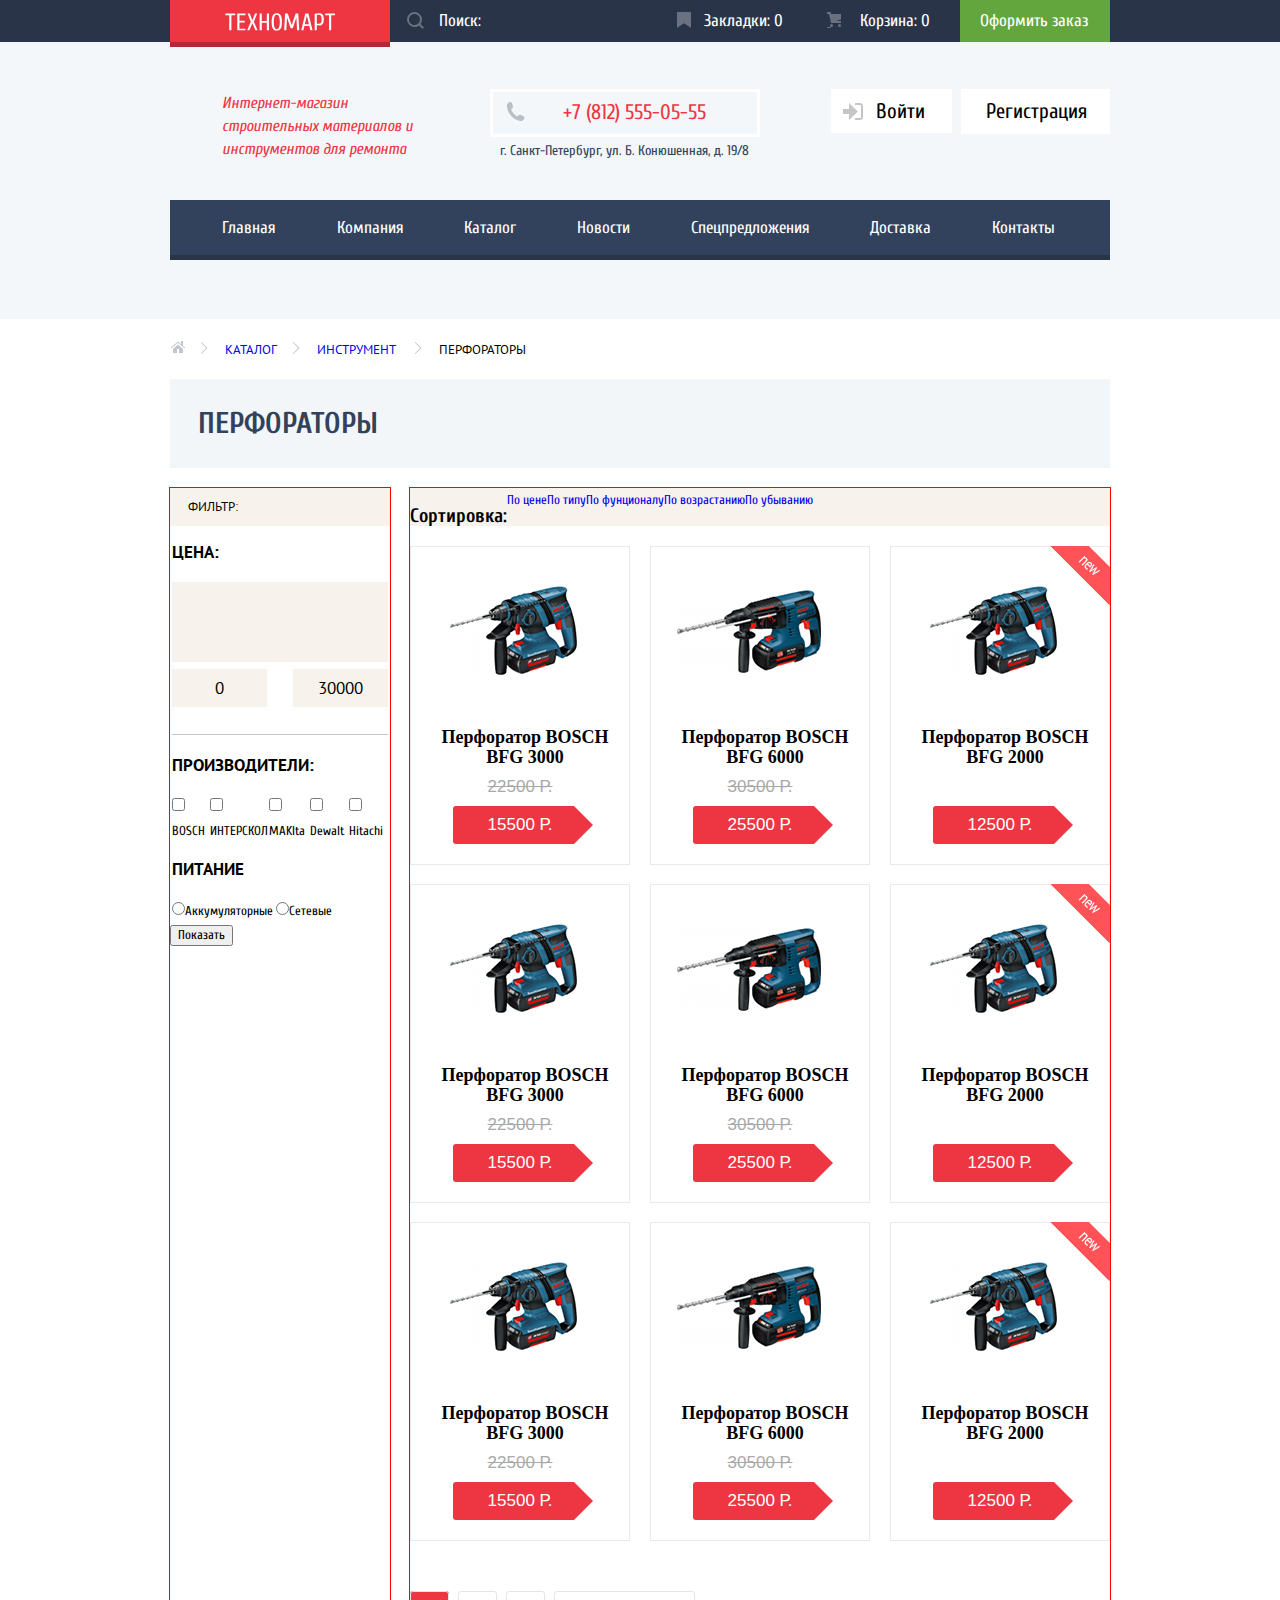
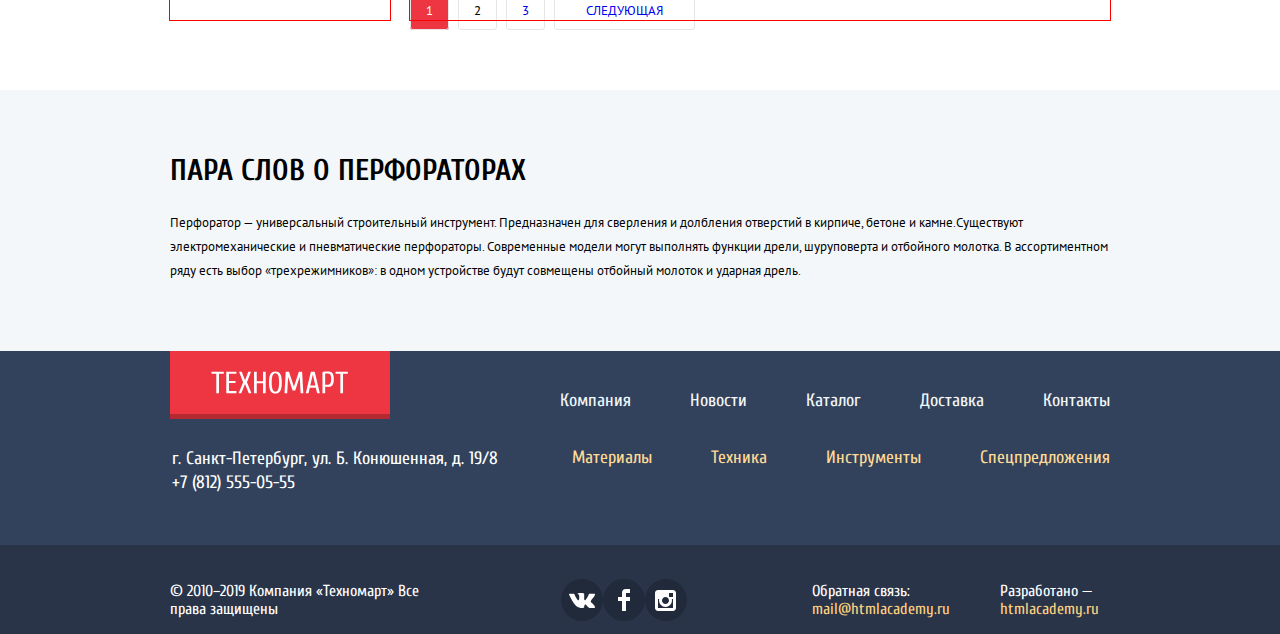
==== catalog.html @ 3e6c3eb1 "каталог большая сетка" ====
<!DOCTYPE html>
<html lang="ru">

<head>
  <meta charset="utf-8">
  <title>HTML Academy: Техномарт /каталог</title>
  <link href="https://fonts.googleapis.com/css?family=Cuprum:400,400i,700%7cPT+Sans&amp;subset=cyrillic,cyrillic-ext" rel="stylesheet">
  <link href="css/normalize.css" rel="stylesheet">
  <link href="css/style.css" rel="stylesheet">
</head>

<body>
  <header class="main-header">
    <div class="top-header">
      <div class="container">
        <div class="logo">
          <img src="img/logo.svg" width="111" height="18" alt="Логотип Техномарта">
        </div>
        <form action="https://echo.htmlacademy.ru" method="post" class="search">
          <input type="search" id="search" name="search" placeholder="Поиск:">
          <label class="search-icon" for="search">
            <svg xmlns="http://www.w3.org/2000/svg" width="17" height="17" viewBox="0 0 17 17">
              <path fill="#ffffff" d="M17 15.586l-3.542-3.542A7.465 7.465 0 0 0 15 7.5 7.5 7.5 0 1 0 7.5 15c1.71 0 3.282-.579 4.544-1.542L15.586 17 17 15.586zM2 7.5C2 4.467 4.467 2 7.5 2 10.532 2 13 4.467 13 7.5c0 3.032-2.468 5.5-5.5 5.5A5.506 5.506 0 0 1 2 7.5z" />
            </svg>
          </label>
        </form>
        <a class="marker-link" href="#">Закладки: 0</a>
        <a class="corf-link" href="#">Корзина: 0</a>
        <a class="order-link" href="#">Оформить заказ</a>
      </div>
    </div>
    <div class="middle-header container">
      <div class="info">
        <h1>Интернет-магазин строительных материалов и инструментов для ремонта</h1>
      </div>
      <div class="contacts">
        <p class="phone">+7 (812) 555-05-55</p>
        <p class="adress">г. Санкт-Петербург, ул. Б. Конюшенная, д. 19/8</p>
      </div>
      <ul class="user-navigation ">
        <li><a class="login" href="#">Войти</a></li>
        <li><a class="checkin" href="#">Регистрация</a></li>
      </ul>
      <ul class="user-navigation login none">
        <li><a class="name" href="#">Равшан Джамшутович</a></li>
        <li><a class="orders" href="#">Мои заказы</a></li>
        <li><a class="office" href="#">Личный кабинет</a></li>
      </ul>
    </div>
    <nav class="container">
      <ul class="main-navigation">
        <li><a href="#">Главная</a></li>
        <li><a href="#">Компания</a></li>
        <li><a href="#">Каталог</a></li>
        <li><a href="#">Новости</a></li>
        <li><a href="#">Спецпредложения</a></li>
        <li><a href="#">Доставка</a></li>
        <li><a href="#">Контакты</a></li>
      </ul>
    </nav>
  </header>
  <main>
    <div class="catalog-top container">
      <ul class="breadcrumbs">
        <li><a href="index.html">Главная</a></li>
        <li><a href="catalog.html">Каталог</a></li>
        <li><a href="#">Инструмент</a></li>
        <li class="breadcrumbs-current">Перфораторы</li>
      </ul>
      <h1 class="catalog">Перфораторы</h1>
    </div>
    <div class="catalog-main container">
      <section class="filter">
        <h2 class="visually-hidden">Фильтр товаров</h2>
        <p>Фильтр:</p>
        <form class="" action="https://echo.htmlacademy.ru" method="post">
          <fieldset>
            <legend>Цена:</legend>
            <div class="price-control">
              <!--это будующий бегунок-->
            </div>
            <div class="flex">
              <input type="text" class="price price-min" id="price-min" name="price-min" value="0">
              <input type="text" class="price price-max" id="price-max" name="price-max" value="30000">
            </div>
          </fieldset>
          <fieldset>
            <legend class="produser-filter">Производители:</legend>
            <div class="flex">
              <label><input class="produser-checkbox" type="checkbox">BOSCH</label>
              <label><input class="produser-checkbox" type="checkbox">ИНТЕРСКОЛ</label>
              <label><input class="produser-checkbox" type="checkbox">MAKIta</label>
              <label><input class="produser-checkbox" type="checkbox">Dewalt</label>
              <label><input class="produser-checkbox" type="checkbox">Hitachi</label>
            </div>
          </fieldset>
          <fieldset>
            <legend>Питание</legend>
            <label><input type="radio" name="feed">Аккумуляторные</label>
            <label><input type="radio" name="feed">Сетевые</label>
          </fieldset>
          <button type="submit" name="button">Показать</button>
        </form>
      </section>
      <div class="catalog-right-column">
        <section class="sorting">
          <h2>Сортировка:</h2>
          <a href="#">По цене</a>
          <a href="#">По типу</a>
          <a href="#">По фунционалу</a>
          <a href="#">По возрастанию</a>
          <a href="#">По убыванию</a>
        </section>
        <section class="catalog">
          <h2 class="visually-hidden">Каталог перфораторов</h2>
          <ul class="catalog-list">
            <li class="catalog-item">
              <span class="flag flag-new none">новинка</span>
              <div class="action">
                <a class="buy">Купить</a>
                <a class="bookmark">В закладки</a>
              </div>
              <div class="image">
                <img src="img/BFG3000.png" width="218" height="170" alt="Перфоратор BOSCH BFG 3000" />
              </div>
              <h3>
                <span class="producer">Перфоратор BOSCH</span>
                <span class="model">BFG 3000</span>
              </h3>
              <del>22500 Р.</del>
              <ins>15500 Р.</ins>
            </li>
            <li class="catalog-item">
              <span class="flag flag-new none">новинка</span>
              <div class="action">
                <a class="buy">Купить</a>
                <a class="bookmark">В закладки</a>
              </div>
              <div class="image">
                <img src="img/BFG6000.png" width="218" height="170" alt="Перфоратор BOSCH BFG 6000" />
              </div>
              <h3>
                <span class="producer">Перфоратор BOSCH</span>
                <span class="model">BFG 6000</span>
              </h3>
              <del>30500 Р.</del>
              <ins>25500 Р.</ins>
            </li>
            <li class="catalog-item">
              <span class="flag flag-new">новинка</span>
              <div class="action">
                <a class="buy">Купить</a>
                <a class="bookmark">В закладки</a>
              </div>
              <div class="image">
                <img src="img/BFG2000.png" width="218" height="170" alt="Перфоратор BOSCH BFG 2000" />
              </div>
              <h3>
                <span class="producer">Перфоратор BOSCH</span>
                <span class="model">BFG 2000</span>
              </h3>
              <del class="hidden">32500 Р.</del>
              <ins>12500 Р.</ins>
            </li>
            <li class="catalog-item">
              <span class="flag flag-new none">новинка</span>
              <div class="action">
                <a class="buy">Купить</a>
                <a class="bookmark">В закладки</a>
              </div>
              <div class="image">
                <img src="img/BFG3000.png" width="218" height="170" alt="Перфоратор BOSCH BFG 3000" />
              </div>
              <h3>
                <span class="producer">Перфоратор BOSCH</span>
                <span class="model">BFG 3000</span>
              </h3>
              <del>22500 Р.</del>
              <ins>15500 Р.</ins>
            </li>
            <li class="catalog-item">
              <span class="flag flag-new none">новинка</span>
              <div class="action">
                <a class="buy">Купить</a>
                <a class="bookmark">В закладки</a>
              </div>
              <div class="image">
                <img src="img/BFG6000.png" width="218" height="170" alt="Перфоратор BOSCH BFG 6000" />
              </div>
              <h3>
                <span class="producer">Перфоратор BOSCH</span>
                <span class="model">BFG 6000</span>
              </h3>
              <del>30500 Р.</del>
              <ins>25500 Р.</ins>
            </li>
            <li class="catalog-item">
              <span class="flag flag-new">новинка</span>
              <div class="action">
                <a class="buy">Купить</a>
                <a class="bookmark">В закладки</a>
              </div>
              <div class="image">
                <img src="img/BFG2000.png" width="218" height="170" alt="Перфоратор BOSCH BFG 2000" />
              </div>
              <h3>
                <span class="producer">Перфоратор BOSCH</span>
                <span class="model">BFG 2000</span>
              </h3>
              <del class="hidden">32500 Р.</del>
              <ins>12500 Р.</ins>
            </li>
            <li class="catalog-item">
              <span class="flag flag-new none">новинка</span>
              <div class="action">
                <a class="buy">Купить</a>
                <a class="bookmark">В закладки</a>
              </div>
              <div class="image">
                <img src="img/BFG3000.png" width="218" height="170" alt="Перфоратор BOSCH BFG 3000" />
              </div>
              <h3>
                <span class="producer">Перфоратор BOSCH</span>
                <span class="model">BFG 3000</span>
              </h3>
              <del>22500 Р.</del>
              <ins>15500 Р.</ins>
            </li>
            <li class="catalog-item">
              <span class="flag flag-new none">новинка</span>
              <div class="action">
                <a class="buy">Купить</a>
                <a class="bookmark">В закладки</a>
              </div>
              <div class="image">
                <img src="img/BFG6000.png" width="218" height="170" alt="Перфоратор BOSCH BFG 6000" />
              </div>
              <h3>
                <span class="producer">Перфоратор BOSCH</span>
                <span class="model">BFG 6000</span>
              </h3>
              <del>30500 Р.</del>
              <ins>25500 Р.</ins>
            </li>
            <li class="catalog-item">
              <span class="flag flag-new">новинка</span>
              <div class="action">
                <a class="buy">Купить</a>
                <a class="bookmark">В закладки</a>
              </div>
              <div class="image">
                <img src="img/BFG2000.png" width="218" height="170" alt="Перфоратор BOSCH BFG 2000" />
              </div>
              <h3>
                <span class="producer">Перфоратор BOSCH</span>
                <span class="model">BFG 2000</span>
              </h3>
              <del class="hidden">32500 Р.</del>
              <ins>12500 Р.</ins>
            </li>
          </ul>
          <ul class="pagination-list">
            <li ><a href="#" class="pagination-item pagination-item-current">1</a></li>
            <li ><a class="pagination-item">2</a></li>
            <li ><a class="pagination-item" href="#">3</a></li>
            <li ><a class="pagination-item" href="#">Следующая</a></li>
          </ul>
        </section>
      </div>
    </div>
    <section class="catalog-info">
      <div class="container">
      <h2 class="visually-hidden">Полезная информация</h2>
      <h3>ПАРА СЛОВ О ПЕРФОРАТОРАХ</h3>
      <p>Перфоратор — универсальный строительный инструмент. Предназначен для сверления и долбления отверстий в кирпиче, бетоне и камне.Существуют электромеханические и пневматические перфораторы. Современные модели могут выполнять функции дрели, шуруповерта и отбойного молотка. В ассортиментном ряду есть выбор «трехрежимников»: в одном устройстве будут совмещены отбойный молоток и ударная дрель.</p>
      </div>
    </section>
  </main>
  <footer class="main-footer">
    <div class="top-footer">
      <div class="footer-flex container">
        <div class="left-coloum">
          <div class="logo">
            <img src="img/logo.svg" width="138" height="23" alt="Логотип Техномарта">
          </div>
          <p>г. Санкт-Петербург, ул. Б. Конюшенная, д. 19/8</p>
          <p>+7 (812) 555-05-55</p>
        </div>
        <div class="footer-navigation">
          <div>
            <a href="#">Компания</a>
            <a href="#">Новости</a>
            <a href="#">Каталог</a>
            <a href="#">Доставка</a>
            <a href="#">Контакты</a>
          </div>
          <div>
            <a href="#">Материалы</a>
            <a href="#">Техника</a>
            <a href="#">Инструменты</a>
            <a href="#">Спецпредложения</a>
          </div>
        </div>
      </div>
    </div>
    <div class="footer">
      <div class=" footer-flex container">
        <p class="footer-copyright">
          © 2010–2019 Компания «Техномарт» Все права защищены
        </p>
        <ul class="footer-sosial">
          <li><a class="sosial-button sosial-vk" href="#">Вконтакте</a></li>
          <li><a class="sosial-button sosial-fb" href="#">Фейсбук</a></li>
          <li><a class="sosial-button sosial-insta" href="#">Инстаграм</a></li>
        </ul>
        <div class="footer-flex">
          <p class="footer-copyright-email">Обратная связь: <a href="#">mail@htmlacademy.ru </a>
          </p>
          <p class="footer-copyright-academy">Разработано —<a href="#">htmlacademy.ru</a>
          </p>
        </div>
      </div>
    </div>
  </footer>
  <section class="modal modal-basket none">
    <h2>Товар добавлен в корзину!</h2>
    <div class="background">
      <a class="button" href="#">Оформить заказ</a>
      <button class="button">Продолжить покупки</button>
    </div>
    <button class="button-close">Закрыть</button>
  </section>
</body>

</html>
---- css/style.css ----
/* общие стили */
body {
  margin: 0;
  padding: 0;
  box-sizing: border-box;
  font-family: "Cuprum", Arial, sans-serif;
  font-size: 13px;
  line-height: 24px;
  font-weight: 400;
  color: #000000;
  background-color: #ffffff;
}

a {
  text-decoration: none;
}

.container {
  width: 940px;
  margin: 0 auto;
  padding: 0;
}

.visually-hidden {
  position: absolute;
  width: 1px;
  height: 1px;
  margin: -1px;
  border: 0;
  padding: 0;
  white-space: nowrap;
  clip-path: inset(100%);
  clip: rect(0 0 0 0);
  overflow: hidden;
}

.hidden {
  visibility: hidden;
}

.none {
  display: none;
}

.button {
  display: block;
  box-sizing: border-box;
  min-height: 38px;
  padding: 10px 0;
  font-size: 14px;
  line-height: 18px;
  color: #FFFFFF;
  text-align: center;
  text-transform: uppercase;
  background-color: #ee3643;
  border-radius: 5px;
}

.button:hover,
.button:focus {
  background-color: #ca2c37;
}

.button:active {
  background-color: #ba2732;
}

button[tupe="button"]:focus,
button[tupe="button"]:hover {
  outline: 1px solid #ee3643
}

button[tupe="button"]:active {
  outline: none;
  opacity: 0.3;
}

/* стили для хедера */
.main-header {
  box-sizing: border-box;
  padding-bottom: 64px;
  margin-bottom: 59px;
  font-size: 17px;
  line-height: 18px;
  background-color: #f4f7f9;
}

.main-header h1 {
  width: 250px;
  font-size: 16px;
  font-weight: 400;
  line-height: 23px;
  font-style: italic;
  color: #ee3643;
}

.top-header {
  background-color: #293449;
}

.top-header .container {
  display: flex;
}

.top-header a {
  box-sizing: border-box;
  display: block;
  padding: 0;
  padding-top: 12px;
  width: 150px;
  color: #FFFFFF;
  background-color: #293449;
}

.logo {
  box-sizing: border-box;
  width: 220px;
  padding: 13px 54px 7px 55px;
  background-color: #ee3643;
  box-shadow: 0px 5px 0 0 rgb(180, 41, 51);
}

.search {
  position: relative;
  box-sizing: border-box;
  flex: 0 0 270px;
  min-height: 42px;
}

.search input {
  height: 100%;
  width: 100%;
  padding: 7px 0 9px 49px;
  color: #FFFFFF;
  background-color: transparent;
  border: 0;
}

.search input::placeholder

/* .search input::-webkit-input-placeholder,
.search input::-moz-placeholder,
.search input:-moz-placeholder,
.search input:-ms-input-placeholder */
  {
  color: #FFFFFF;
}

.search input:hover {
  background-color: #212a3a;
}

.search input:focus {
  color: #000000;
  background-color: #FFFFFF;
}

.search-icon {
  position: absolute;
  top: 12px;
  left: 17px;
  opacity: 0.3;
}

.search input:hover+.search-icon {
  opacity: 1;
}

.search input:focus+.search-icon path {
  fill: #ee3643;
}

a.marker-link {
  position: relative;
  padding-left: 44px;
}

a.corf-link {
  position: relative;
  padding-left: 50px;
}

a.order-link {
  min-height: 42px;
  padding-left: 20px;
  background-color: #63a63e;
}

.marker-link::before {
  content: "";
  position: absolute;
  top: 12px;
  left: 17px;
  width: 14px;
  height: 16px;
  background-image: url("../img/icon-bookmark-3.svg");
  opacity: 0.3;
}

.marker-link:hover::before,
.marker-link:focus::before {
  opacity: 1;
}

.marker-link:active::before {
  opacity: 0.5;
}

a.marker-link:active {
  opacity: 0.6;
}

.corf-link::before {
  content: "";
  position: absolute;
  top: 12px;
  left: 17px;
  width: 14px;
  height: 16px;
  background-image: url("../img/cart-icon-2.svg");
  opacity: 0.3;
}

.corf-link:hover::before,
.corf-link:focus::before {
  opacity: 1;
}

.corf-link:active::before {
  opacity: 0.5;
}

a.corf-link:active {
  opacity: 0.6;
}

.order-link:hover,
.order-link:focus {
  background-color: #5fbb2d;
}

.order-link:active {
  color: rgba(255, 255, 255, 0.5);
  background-color: #518534;
}

.middle-header {
  display: flex;
  align-items: center;
  justify-content: space-between;
  min-height: 158px;
}

.middle-header .info {
  box-sizing: border-box;
  width: 300px;
  padding-left: 52px;
}

.info h1 {
  width: 196px;
  margin-top: 22px;
}

.middle-header .contacts {
  width: 300px;
}

.middle-header .phone {
  position: relative;
  box-sizing: border-box;
  margin: 0;
  margin-top: 9px;
  width: 270px;
  padding: 10px 0 11px 70px;
  font-size: 21px;
  line-height: 21px;
  color: #ee3643;
  border: solid 3px #ffffff;
}

.middle-header .phone::before {
  content: "";
  position: absolute;
  left: 13px;
  width: 19px;
  height: 19px;
  background-image: url("../img/icon-phone.svg");
}

.middle-header .adress {
  margin: 0;
  padding-top: 2px;
  padding-left: 10px;
  width: auto;
  font-size: 14px;
  line-height: 24px;
  color: #32425c;
}

.middle-header .main-navigation,
.user-navigation {
  list-style: none;
}

.user-navigation {
  box-sizing: border-box;
  align-items: flex-start;
  display: flex;
  justify-content: space-between;
  flex-wrap: wrap;
  margin-top: -5px;
  width: 300px;
  padding-left: 0;
  font-size: 21px;
  line-height: 21px;
}

.user-navigation li {
  padding-top: 7px;
}

.user-navigation a {
  box-sizing: border-box;
  position: relative;
  padding: 10px 27px 10px 45px;
  color: #000000;
  background-color: #FFFFFF;
}

.user-navigation .login {
  margin-left: 21px;
  background-image: url("../img/icon-login.svg");
  background-repeat: no-repeat;
  background-position: 12px 14px;
}

.user-navigation .checkin {
  padding: 10px 23px 11px 25px;
}

.user-navigation a:hover,
.user-navigation a:focus {
  color: #ee3643;
}

.user-navigation a:active {
  color: rgba(0, 0, 0, 0.3);
}

.user-navigation.none {
  display: none;
}

.user-navigation.login {
  margin-top: 25px;
}

.user-navigation .name {
  display: block;
  width: 300px;
}

.user-navigation .name:hover,
.user-navigation .name:focus {
  color: #000000;
}

.user-navigation .name:active {
  color: rgba(0, 0, 0, 0.3);
}

.name::before {
  content: "";
  position: absolute;
  top: 11px;
  left: 13px;
  width: 20px;
  height: 18px;
  background-image: url("../img/icon-user.svg");
  opacity: 0.25;
}

.name::after {
  content: "";
  width: 20px;
  height: 17px;
  position: absolute;
  top: 12px;
  right: 12px;
  background-image: url("../img/icon-logout.svg");
  opacity: 0.25;
}

.user-navigation .name:hover::after,
.user-navigation .name:focus::after,
.user-navigation .name:hover::before,
.user-navigation .name:focus::before {
  opacity: 1;
}

.user-navigation .name:active::after,
.user-navigation .name:active::before {
  opacity: 0.25;
}

.user-navigation .orders,
.user-navigation .office {
  padding-left: 18px;
  padding-right: 0;
  font-size: 16px;
  line-height: 18px;
  color: #32425c;
  text-decoration: underline;
  background-color: transparent;
}

.user-navigation .office {
  padding-right: 73px;
}

.user-navigation .office::before {
  content: "";
  position: absolute;
  top: 16px;
  left: 1px;
  width: 4px;
  height: 5px;
  background-color: #32425c;
  border-radius: 50%;
}

.main-navigation {
  display: flex;
  justify-content: space-between;
  flex-wrap: wrap;
  padding: 0;
  margin: 0;
  list-style: none;
  color: #FFFFFF;
  background-color: #32425c;
  box-shadow: 0px 5px 0 0 #293449;
}

.main-navigation a {
  display: block;
  padding: 19px 15px 19px 15px;
  font-size: 17px;
  line-height: 17px;
  color: #FFFFFF;
}

.main-navigation li:first-child a {
  padding-left: 52px;
}

.main-navigation li:last-child a {
  padding-right: 55px;
}

.main-navigation a:hover {
  background-color: #1d2739;
  box-shadow: 0px 5px 0 0 #1d2739;
}

.main-navigation a:active {
  color: rgba(255, 255, 255, 0.5);
}

/* стили основной части */
.services {
  display: flex;
  margin: 0;
  margin-bottom: 20px;
  padding: 0;
  list-style: none;
}

.services-item {
  position: relative;
  box-sizing: border-box;
  width: 300px;
  min-height: 123px;
  padding-top: 21px;
  padding-left: 23px;
  font-size: 24px;
  line-height: 30px;
  font-weight: 700;
  color: #FFFFFF;
  background-color: #3bbce3;
  background-image: url("../img/icon-2.svg");
  background-repeat: no-repeat;
  background-position: 197px 33px;
}

.services-item:first-child {
  margin-right: 20px;
  background-color: #ffbf47;
  background-image: url("../img/icon-1.svg");
  background-repeat: no-repeat;
  background-position: 213px 31px;
}

.services-item:last-child {
  margin-left: 20px;
  background-color: #dc91d8;
  background-image: url("../img/icon-3.svg");
  background-repeat: no-repeat;
  background-position: 191px 31px;
}

.column {
  margin: 0;
  float: right;
}

.services-item.sell {
  margin: 0;
  margin-bottom: 20px;
  background-color: #8ed78f;
  background-image: url("../img/icon-4.svg");
  background-repeat: no-repeat;
  background-position: 196px 26px;
}

.services-item.delivery {
  margin: 0;
  background-color: #ffc047;
  background-image: url("../img/icon-5.svg");
  background-repeat: no-repeat;
  background-position: 191px 32px;
}

.services-item p {
  padding: 0;
  margin: 0;
  margin-bottom: 12px;
}

.services-item a {
  display: block;
  box-sizing: border-box;
  width: 135px;
  height: 38px;
  padding-top: 12px;
  text-align: center;
  font-size: 14px;
  line-height: 18px;
  font-weight: 400;
  text-transform: uppercase;
  color: #FFFFFF;
  background-color: rgba(0, 0, 0, 0.1);
  border-radius: 5px;
}

.services-item a:hover {
  background-color: rgba(0, 0, 0, 0.2);
}

.services-item a:active {
  background-color: rgba(0, 0, 0, 0.3);
}

.slider {
  position: relative;
  margin-bottom: 53px;
  width: 620px;
  height: 266px;
}

.slider h3 {
  position: absolute;
  top: 25px;
  left: 24px;
  margin: 0;
  padding: 0;
  font-size: 36px;
  line-height: 36px;
  font-weight: 700;
  text-transform: uppercase;
  color: #FFFFFF;
}

.slider p {
  position: absolute;
  top: 62px;
  left: 24px;
  margin: 0;
  padding: 0;
  font-size: 18px;
  line-height: 24px;
  color: #FFFFFF;
}

.slider .button {
  position: absolute;
  top: 207px;
  left: 24px;
  width: 195px;
}

.slider .left {
  position: absolute;
  top: 114px;
  left: 25px;
  width: 22px;
  height: 40px;
  background: url("../img/icon-left.svg") no-repeat 0 0;
}

.slider .right {
  position: absolute;
  top: 114px;
  right: 20px;
  width: 22px;
  height: 40px;
  background: url("../img/icon-right.svg") no-repeat 0 0;
}

.slider .left:hover,
.slider .right:hover {
  outline: 1px solid #FFFFFF;
}

.headline {
  display: flex;
  justify-content: space-between;
  margin-bottom: 20px;
  min-height: 89px;
  align-items: center;
  text-transform: uppercase;
  background-color: #f9f5f0;
}

.headline h2 {
  padding-left: 30px;
  font-weight: 400;
  font-size: 30px;
  line-height: 30px;
  color: #32425c;
}

.headline .button {
  width: 253px;
  margin-right: 24px;
}

.main-gallery {
  display: flex;
  justify-content: space-between;
  padding: 0;
  margin: 0;
  list-style: none;
}

.produser {
  display: flex;
  flex-wrap: wrap;
  justify-content: space-between;
  padding: 0;
  margin-bottom: 65px;
  list-style: none;
}

.produser a {
  display: flex;
  box-sizing: border-box;
  width: 220px;
  height: 145px;
  margin-bottom: 20px;
  background-color: transparent;
  border: 1px solid #eaeaea;
}

.produser a:hover {
  box-shadow: 0px 10px 25px 0 rgba(41, 52, 73, 0.5);
}

.produser a:active {
  opacity: 0.3;
  box-shadow: 0px 4px 10px 0 rgba(41, 52, 73, 0.5);
}

.produser img {
  margin: auto;
}

.service {
  min-height: 522px;
  margin-bottom: 79px;
  background-color: #f4f7f9;
}

.service .container {
  padding-top: 40px;
}

.service h2 {
  font-size: 30px;
  font-weight: 400;
  line-height: 30px;
  text-transform: uppercase;
}

.service p {
  font-family: "PT Sans", Arial, sans-serif;
}

.service-head {
  width: 400px;
  margin-bottom: 24px;
}

.servise-catalog {
  float: left;
  width: 240px;
  padding: 0;
  padding-top: 50px;
  padding-bottom: 50px;
  margin: 0;
  list-style: none;
  background-image: url("../img/layer.png");
  background-repeat: no-repeat;
  background-position: right;
  background-size: contain;
}

.servise-catalog a {
  box-sizing: border-box;
  display: block;
  width: 240px;
  height: 61px;
  padding-top: 10px;
  padding-left: 22px;
  font-size: 21px;
  line-height: 30px;
  font-weight: 700;
  color: #FFFFFF;
  background-color: #32425c;
  box-shadow: 0px 1px 0 0 #293449, inset 0px 1px 0 0 #405069;
}

.servise-catalog .active {
  color: #32425c;
  background-color: #FFFFFF;
}

.service-info {
  padding-top: 44px;
  padding-left: 320px;
}

.service h3 {
  margin: 0;
  margin-bottom: 25px;
  font-size: 36px;
  font-weight: 400;
  line-height: 36px;
  text-transform: uppercase;
}

.service-info p {
  display: block;
  width: 275px;
}

.service-info .button {
  width: 195px;
  margin-top: 31px;
}

.service-info.delivery {
  padding-bottom: 84px;
  background-image: url("../img/car-delivery.png");
  background-repeat: no-repeat;
  background-position: 471px 71px;
}

.service-info.seal {
  padding-bottom: 84px;
  background-image: url("../img/seal.png");
  background-repeat: no-repeat;
  background-position: 471px 71px;
}

.service-info.credit {
  padding-bottom: 84px;
  background-image: url("../img/credit.png");
  background-repeat: no-repeat;
  background-position: 471px 71px;
}

.flex {
  display: flex;
  justify-content: space-between;
}

.compani-info {
  flex: 0 0 519px;
  margin-bottom: 86px;
}

.compani-info ul {
  list-style: none;
  margin: 0;
  margin-bottom: 36px;
  padding: 0;
  padding-left: 37px;
  font-size: 18px;
  line-height: 20px;
}

.compani-info li {
  margin-bottom: 21px;
}

.compani-info .button {
  width: 220px;
}

.flex h2 {
  margin: 0;
  margin-bottom: 27px;
  font-size: 30px;
  line-height: 30px;
  text-transform: uppercase;
}

.flex p {
  margin: 0;
  margin-bottom: 22px;
  font-family: "PT Sans", Arial, sans-serif;
}

.contacts {
  width: 300px;
}

.contacts p {
  display: block;
  width: 179px;
  margin-bottom: 30px;
}

.contacts .map {
  margin-bottom: 32px;
}

/* футер */
.top-footer {
  background-color: #32425c;
  margin: 0;
  padding-bottom: 50px;
}

.footer {
  padding-top: 21px;
  background-color: #293449;
}

.footer-flex {
  display: flex;
  justify-content: space-between;
}

.top-footer .logo {
  padding-top: 20px;
  padding-left: 41px;
  margin-bottom: 28px;
  height: 68px;
  box-shadow: inset 0px -5px 0 0 rgba(0, 0, 0, 0.24);
}

.top-footer .left-coloum {
  width: 400px;
}

.top-footer .left-coloum p {
  margin: 0;
  padding: 0;
  padding-left: 2px;
  color: #FFFFFF;
  font-size: 18px;
  line-height: 24px;
}

.footer-navigation {
  padding-top: 19px;
}

.footer-navigation div {
  display: flex;
  justify-content: flex-end;
}

.footer-navigation a {
  display: block;
  padding: 19px 20px 14px 39px;
  font-size: 18px;
  line-height: 24px;
  color: #f3f7f9;
}

.footer-navigation div:last-child a {
  color: #ffda96;
}

.footer-navigation div a:last-child {
  padding-right: 0;
}

.footer-navigation a:hover {
  text-decoration: underline;
}

.footer-navigation a:active {
  text-decoration: none;
  opacity: 0.5;
}

.footer-copyright {
  display: block;
  margin-right: 15px;
  width: 250px;
  color: #FFFFFF;
  font-size: 16px;
  line-height: 18px;
}

.footer-sosial {
  display: flex;
  padding: 0;
  padding-left: -10px;
  list-style: none;
}

.sosial-button {
  display: block;
  width: 42px;
  height: 42px;
  font-size: 1px;
  color: transparent;
  background-color: #212a3a;
  border-radius: 50%;
}

.sosial-vk {
  background-image: url("../img/vk-icon.svg");
  background-repeat: no-repeat;
  background-position: center;
}

.sosial-fb {
  background-image: url("../img/fb-icon.svg");
  background-repeat: no-repeat;
  background-position: center;
}

.sosial-insta {
  background-image: url("../img/insta-icon.svg");
  background-repeat: no-repeat;
  background-position: center;
}

.sosial-button:hover,
.sosial-button:active {
  background-color: #ee3643;
}

.footer-copyright-email {
  display: block;
  width: 140px;
  margin-right: 48px;
  color: #FFFFFF;
  font-size: 16px;
  line-height: 18px;
}

.footer-copyright-email a {
  color: #ffd180;
}

.footer-copyright-email a:hover {
  text-decoration: underline;
}

.footer-copyright-email a:active {
  text-decoration: none;
  color: #ee3643;
}

.footer-copyright-academy {
  display: block;
  width: 100px;
  margin-right: 10px;
  color: #FFFFFF;
  font-size: 16px;
  line-height: 18px;
}

.footer-copyright-academy a {
  color: #ffd180;
}

.footer-copyright-academy a:hover {
  text-decoration: underline;
}

.footer-copyright-academy a:active {
  text-decoration: none;
  color: #ee3643;
}

/* модальные окна */
.modal {
  position: fixed;
  z-index: 100;
  top: 120px;
  left: 50%;
}

.button-close {
  width: 21px;
  height: 21px;
  position: absolute;
  top: 9px;
  right: 9px;
  border: 0;
  font-size: 1px;
  color: transparent;
  background-color: transparent;
  background-image: url("../img/form-2.svg");
  background-repeat: no-repeat;
  background-position: center;
}

.modal-map {
  margin-left: -470px;
}

.modal-feedback {
  box-sizing: border-box;
  width: 620px;
  height: 430px;
  margin-left: -310px;
  background-color: #FFFFFF;
  border-top: 7px solid #ee3643;
}

.modal-feedback label {
  font-size: 18px;
  line-height: 18px;
}

.modal-feedback input {
  box-sizing: border-box;
  margin-top: 9px;
  margin-bottom: 20px;
  padding-top: 0;
  padding-left: 15px;
  width: 220px;
  height: 38px;
  font-family: "PT Sans", Arial, sans-serif;
  font-size: 13px;
  line-height: 18px;
  color: #a9a9a9;
  border: 1px solid #dee3e4;
  border-radius: 3px;
}

.modal-feedback textarea {
  box-sizing: border-box;
  width: 460px;
  min-height: 114px;
  margin-top: 11px;
  margin-bottom: -15px;
  padding-top: 8px;
  padding-left: 15px;
  font-family: "PT Sans", Arial, sans-serif;
  font-size: 13px;
  line-height: 18px;
  border: 1px solid #dee3e4;
  border-radius: 3px;
}

.modal-feedback .feedback {
  display: flex;
  justify-content: space-between;
  flex-wrap: wrap;
  padding: 48px 80px;
}

.modal-feedback .button {
  margin: auto;
  width: 460px;
  border: 0;
}

.background {
  box-sizing: border-box;
  display: flex;
  min-height: 112px;
  background-color: #f4f4f4;
}

.modal-basket {
  box-sizing: border-box;
  width: 620px;
  height: 282px;
  margin-left: -310px;
  background-color: #FFFFFF;
  border-top: 7px solid #ee3643;
}

.modal-basket h2 {
  margin: 0;
  margin-top: 75px;
  margin-left: 179px;
  margin-bottom: 68px;
  padding: 0;
  font-weight: 700;
  font-size: 30px;
  line-height: 30px;
}

.modal-basket h2::before {
  content: "";
  position: absolute;
  top: 55px;
  left: 81px;
  width: 66px;
  height: 66px;
  background-image: url("../img/form-1.svg");
}

.modal-basket .background {
  justify-content: space-between;
  padding: 37px 80px;
}

.modal-basket .button {
  width: 220px;
  height: 38px;
  border: 0;
}

.modal-basket button {
  color: #000000;
  background-color: #FFFFFF;
}

/*cетка каталога */
.catalog-top {
  margin-top: -37px;
}

h1.catalog {
  display: block;
  box-sizing: border-box;
  width: 100%;
  min-height: 89px;
  padding-top: 30px;
  padding-left: 28px;
  font-size: 30px;
  line-height: 30px;
  color: #32425c;
  text-transform: uppercase;
  background-color: #f2f6f8;
}

.breadcrumbs {
  display: flex;
  padding: 0;
  list-style: none;
  font-family: "PT Sans", Arial, sans-serif;
  line-height: 18px;
  text-transform: uppercase;
}

.breadcrumbs a {
  padding: 0;
  padding-left: 40px;
  background-image: url("../img/icon-right-small.svg");
  background-repeat: no-repeat;
  background-position: 15px 1px;
}

.breadcrumbs li:first-child {
  display: block;
  width: 14px;
  height: 12px;
  padding-top: 1px;
  padding-left: 1px;
  font-size: 0;
  color: transparent;
  background-image: url("../img/icon-home.svg");
  background-repeat: no-repeat;
}

.breadcrumbs li:last-child {
  padding: 0;
  padding-left: 43px;
  background-image: url("../img/icon-right-small.svg");
  background-repeat: no-repeat;
  background-position: 18px 1px;
}

.catalog-main {
  display: flex;
  justify-content: space-between;
}

.filter {
  width: 220px;
  outline: 1px solid red;
}

.filter p {
  display: block;
  box-sizing: border-box;
  width: 100%;
  min-height: 38px;
  margin: 0;
  padding: 0;
  padding-top: 10px;
  padding-left: 18px;
  font-family: "PT Sans", Arial, sans-serif;
  font-size: 13px;
  line-height: 18px;
  text-transform: uppercase;
  background-color: #f7f3ec;
}

.filter fieldset {
  border: 0;
  padding: 0;
}

.filter legend {
  display: block;
  box-sizing: border-box;
  width: 100%;
  margin: 0;
  padding: 0;
  padding-top: 11px;
  margin-bottom: 15px;
  font-family: "PT Sans", Arial, sans-serif;
  font-weight: 700;
  font-size: 17px;
  line-height: 30px;
  text-transform: uppercase;
}

.filter .price-control {
  box-sizing: border-box;
  width: 100%;
  height: 80px;
  background-color: #f7f3ec;
}

.filter .price {
  position: relative;
  box-sizing: border-box;
  width: 95px;
  height: 38px;
  margin-top: 7px;
  margin-bottom: 27px;
  font-family: "PT Sans", Arial, sans-serif;
  font-size: 17px;
  line-height: 18px;
  text-align: center;
  background-color: #f7f3ec;
  border: 0;
}

.filter .price-min::after {
  content: "—";
  display: block;
  position: absolute;
  top: 19px;
  right: -10px;
  width: 10px;
  height: 1px;
  z-index: 10;
  background-color: #444444;
}

.filter .produser-filter {
  padding-top: 15px;
  border-top: 1px solid #c5c5c5;
}

.catalog-right-column {
  width: 700px;
  outline: 1px solid red;
}

.sorting {
  display: flex;
  width: 100%;
  height: 38px;
  background-color: #f7f3ec;
}

.catalog-list {
  display: flex;
  flex-wrap: wrap;
  justify-content: space-between;
  padding: 0;
  margin: 0;
  margin-top: 20px;
  width: 700px;
  list-style: none;
}

ul.main-gallery,
ul.catalog-list {
  font-size: 16px;
  font-family: "PTSans", Arial, sans-serif;
  color: black;
  background: white;
}

.catalog-item {
  position: relative;
  box-sizing: border-box;
  margin-bottom: 19px;
  width: 220px;
  min-height: 318px;
  border: solid 1px #eaeaea;
}

.flag {
  position: absolute;
  top: -1px;
  right: -1px;
  width: 60px;
  height: 60px;
  text-indent: -1000px;
  overflow: hidden;
  z-index: 20;
}

.flag-new {
  background: url("../img/new-flag.png") no-repeat 0 0;
}

.flag-new.none {
  display: none;
}

.catalog-item .action {
  position: absolute;
  top: 0;
  left: 0;
  width: 218px;
  height: 88px;
  padding: 40px 0;
  background-color: rgba(255, 255, 255, 0.9);
  z-index: 10;
}

.catalog-item .action .buy,
.catalog-item .action .bookmark {
  display: block;
  width: 129px;
  margin: 0 auto;
  margin-bottom: 7px;
  padding: 7px 0;
  background-color: #63a63e;
  border: 3px solid #63a63e;
  border-bottom-color: #367315;
  border-radius: 3px;
  color: white;
  font-size: 14px;
  font-weight: normal;
  font-family: "Cuprum", sans-serif;
  line-height: 18px;
  text-decoration: none;
  text-transform: uppercase;
  text-align: center;
}

.catalog-item .action .bookmark {
  color: #32425c;
  background: white;
  border-bottom-color: #63a63e;
}

.catalog-item .action .buy:hover {
  background-color: #5fbb2d;
  border-color: #5fbb2d;
  border-bottom-color: #367315;
}

.catalog-item .action .buy:active {
  background-color: #518534;
  border-color: #518534;
}

.catalog-item .action .bookmark:hover {
  border-color: #32425c;
}

.catalog-item .action .bookmark:active {
  opacity: 0.3;
}

.catalog-item .action {
  display: none;
}

.catalog-item:hover .action {
  display: block;
}

.catalog-item .image {
  width: 218px;
  height: 168px;
}

.catalog-item .image img {
  max-width: 100%;
}

.catalog-item h3 {
  margin: 12px;
  padding-left: 10px;
  font-size: 18px;
  line-height: 20px;
  font-family: "PTSans"
}

.catalog-item span {
  display: block;
  text-align: center;
}

.catalog-item del {
  display: block;
  text-align: center;
  margin-top: 15px;
  margin-bottom: 15px;
  font-size: 17px;
  line-height: 9px;
  color: #a9a9a9;
}

.catalog-item ins {
  display: block;
  width: 80px;
  margin: 10px auto;
  margin-bottom: 20px;
  padding: 10px 27px;
  position: relative;
  text-align: center;
  font-size: 17px;
  line-height: 18px;
  text-decoration: none;
  color: #FFFFFF;
  background-color: #EE3643;
  border-radius: 3px;
}

.catalog-item ins:after {
  content: "";
  position: absolute;
  top: 0;
  right: -25px;
  width: 0;
  height: 0;
  border: 19px solid white;
  border-left-color: #ee3643;
}

.pagination-list {
  display: flex;
  padding: 0;
  margin: 0;
  margin-top: 42px;
  list-style: none;
  font-family: "PT Sans", Arial, sans-serif;
  font-size: 13px;
  line-height: 18px;
  text-transform: uppercase;
}

.pagination-list .pagination-item {
  padding: 10px 15px;
  margin-right: 9px;
  border: 1px solid #e5e5e5;
  border-radius: 3px;
}

.pagination-list li:last-child a {
  padding: 10px 31px;
}

.pagination-list .pagination-item-current {
  color: #FFFFFF;
  background-color: #ee3643;
}

.pagination-list .pagination-item:hover,
.pagination-list .pagination-item:focus {
  border: 1px solid #bdc6ca;
}

.pagination-list .pagination-item:active {
  border: 1px solid #ee3643;
}
.catalog-info{
  margin-top: 70px;
  padding-top: 36px;
  padding-bottom: 55px;
  background-color: #f4f7f9;
}
.catalog-info h3{
  margin-bottom: 25px;
  font-size: 30px;
  line-height: 30px;
  text-transform: uppercase;
}
.catalog-info p{
  font-family: "PT Sans", Arial, sans-serif;
  font-size: 13px;
  line-height: 24px;
}
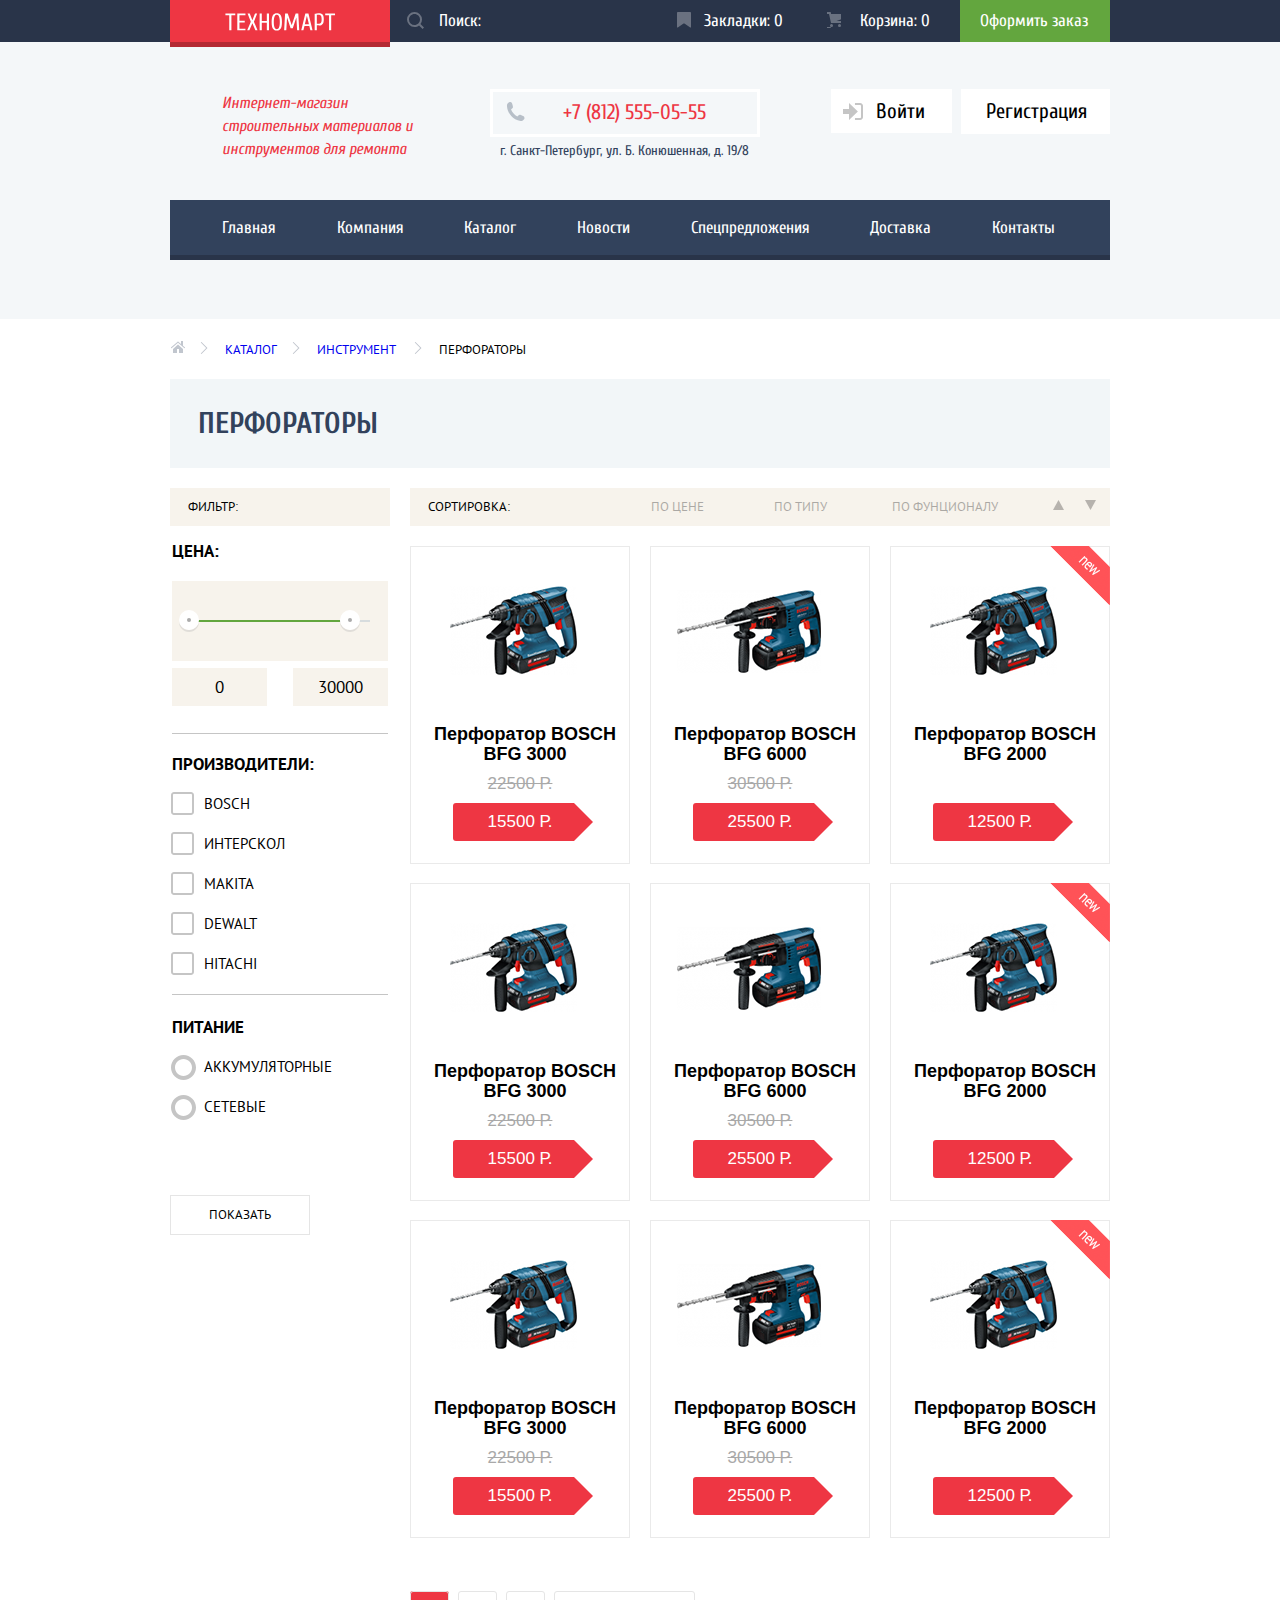
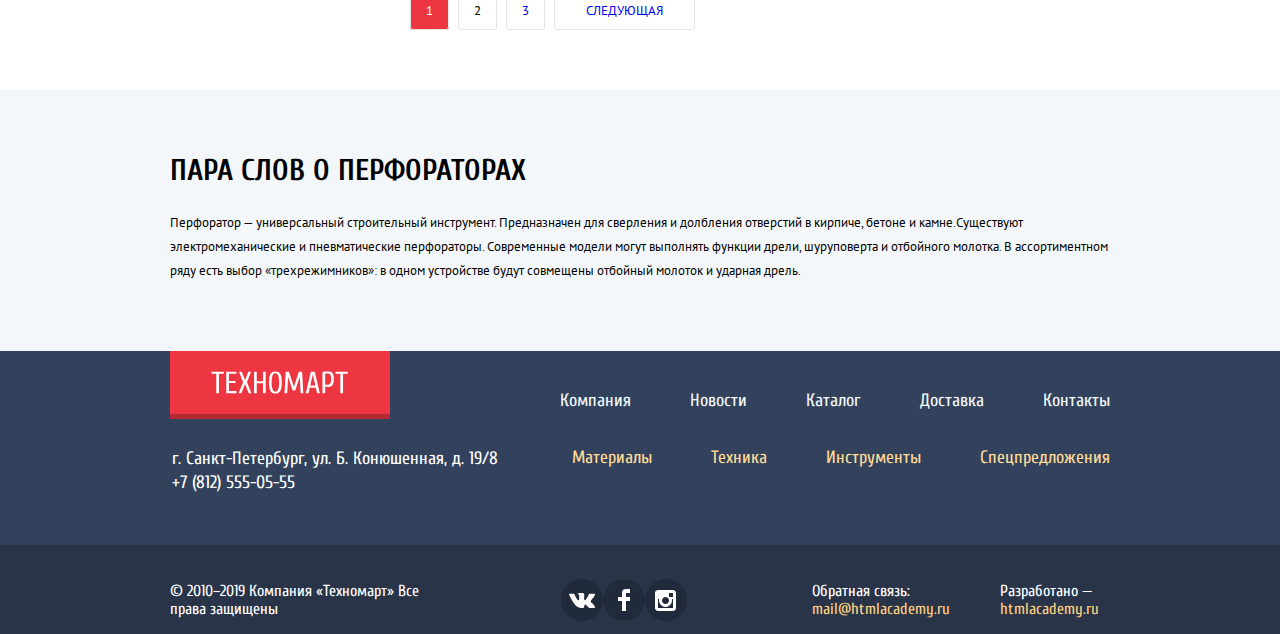
==== commit eb56959b: "верстка без JS" ====
--- a/catalog.html
+++ b/catalog.html
@@ -77,7 +77,11 @@
           <fieldset>
             <legend>Цена:</legend>
             <div class="price-control">
-              <!--это будующий бегунок-->
+              <div class="scale">
+                <div class="scale-control"></div>
+                <div></div>
+                <div class="scale-control"></div>
+              </div>
             </div>
             <div class="flex">
               <input type="text" class="price price-min" id="price-min" name="price-min" value="0">
@@ -86,18 +90,23 @@
           </fieldset>
           <fieldset>
             <legend class="produser-filter">Производители:</legend>
-            <div class="flex">
-              <label><input class="produser-checkbox" type="checkbox">BOSCH</label>
-              <label><input class="produser-checkbox" type="checkbox">ИНТЕРСКОЛ</label>
-              <label><input class="produser-checkbox" type="checkbox">MAKIta</label>
-              <label><input class="produser-checkbox" type="checkbox">Dewalt</label>
-              <label><input class="produser-checkbox" type="checkbox">Hitachi</label>
-            </div>
+            <label><input class="input-hidden" type="checkbox">
+              <span class="checkbox"></span>BOSCH</label>
+            <label><input class="input-hidden" type="checkbox">
+              <span class="checkbox"></span>ИНТЕРСКОЛ</label>
+            <label><input class="input-hidden" type="checkbox">
+              <span class="checkbox"></span>MAKIta</label>
+            <label><input class="input-hidden" type="checkbox">
+              <span class="checkbox"></span>Dewalt</label>
+            <label><input class="input-hidden" type="checkbox">
+              <span class="checkbox"></span>Hitachi</label>
           </fieldset>
           <fieldset>
-            <legend>Питание</legend>
-            <label><input type="radio" name="feed">Аккумуляторные</label>
-            <label><input type="radio" name="feed">Сетевые</label>
+            <legend class="power">Питание</legend>
+            <label><input class="input-hidden" type="radio" name="feed">
+              <span class="radio"></span>Аккумуляторные</label>
+            <label><input class="input-hidden" type="radio" name="feed">
+              <span class="radio"></span>Сетевые</label>
           </fieldset>
           <button type="submit" name="button">Показать</button>
         </form>
@@ -105,11 +114,11 @@
       <div class="catalog-right-column">
         <section class="sorting">
           <h2>Сортировка:</h2>
-          <a href="#">По цене</a>
-          <a href="#">По типу</a>
-          <a href="#">По фунционалу</a>
-          <a href="#">По возрастанию</a>
-          <a href="#">По убыванию</a>
+          <a class="sorting-price" href="#">По цене</a>
+          <a class="sorting-tupe" href="#">По типу</a>
+          <a class="sorting-functions" href="#">По фунционалу</a>
+          <a class="sorting-growth" href="#">По возрастанию</a>
+          <a class="sorting-wane" href="#">По убыванию</a>
         </section>
         <section class="catalog">
           <h2 class="visually-hidden">Каталог перфораторов</h2>
@@ -260,19 +269,20 @@
             </li>
           </ul>
           <ul class="pagination-list">
-            <li ><a href="#" class="pagination-item pagination-item-current">1</a></li>
-            <li ><a class="pagination-item">2</a></li>
-            <li ><a class="pagination-item" href="#">3</a></li>
-            <li ><a class="pagination-item" href="#">Следующая</a></li>
+            <li><a href="#" class="pagination-item pagination-item-current">1</a></li>
+            <li><a class="pagination-item">2</a></li>
+            <li><a class="pagination-item" href="#">3</a></li>
+            <li><a class="pagination-item" href="#">Следующая</a></li>
           </ul>
         </section>
       </div>
     </div>
     <section class="catalog-info">
       <div class="container">
-      <h2 class="visually-hidden">Полезная информация</h2>
-      <h3>ПАРА СЛОВ О ПЕРФОРАТОРАХ</h3>
-      <p>Перфоратор — универсальный строительный инструмент. Предназначен для сверления и долбления отверстий в кирпиче, бетоне и камне.Существуют электромеханические и пневматические перфораторы. Современные модели могут выполнять функции дрели, шуруповерта и отбойного молотка. В ассортиментном ряду есть выбор «трехрежимников»: в одном устройстве будут совмещены отбойный молоток и ударная дрель.</p>
+        <h2 class="visually-hidden">Полезная информация</h2>
+        <h3>ПАРА СЛОВ О ПЕРФОРАТОРАХ</h3>
+        <p>Перфоратор — универсальный строительный инструмент. Предназначен для сверления и долбления отверстий в кирпиче, бетоне и камне.Существуют электромеханические и пневматические перфораторы. Современные модели могут выполнять функции дрели,
+          шуруповерта и отбойного молотка. В ассортиментном ряду есть выбор «трехрежимников»: в одном устройстве будут совмещены отбойный молоток и ударная дрель.</p>
       </div>
     </section>
   </main>
--- a/css/style.css
+++ b/css/style.css
@@ -1212,7 +1212,6 @@
 
 .filter {
   width: 220px;
-  outline: 1px solid red;
 }
 
 .filter p {
@@ -1242,7 +1241,7 @@
   width: 100%;
   margin: 0;
   padding: 0;
-  padding-top: 11px;
+  padding-top: 10px;
   margin-bottom: 15px;
   font-family: "PT Sans", Arial, sans-serif;
   font-weight: 700;
@@ -1251,13 +1250,50 @@
   text-transform: uppercase;
 }
 
+.filter label {
+  display: block;
+  position: relative;
+  padding-left: 32px;
+  margin-bottom: 20px;
+  text-transform: uppercase;
+  font-family: "PT Sans", Arial, sans-serif;
+  font-size: 15px;
+  line-height: 20px;
+}
+
 .filter .price-control {
+  display: flex;
   box-sizing: border-box;
   width: 100%;
   height: 80px;
   background-color: #f7f3ec;
 }
 
+.price-control .scale {
+  position: relative;
+  margin: auto;
+  width: 180px;
+  height: 2px;
+  background-color: #d7dcde;
+}
+
+.scale-control+div {
+  width: 150px;
+  height: 2px;
+  background-color: #63a63e;
+}
+
+.price-control .scale-control {
+  position: absolute;
+  top: -10px;
+  left: -11px;
+  width: 20px;
+  height: 22px;
+  background-image: url("../img/filter-button.svg");
+}
+.scale div:last-child{
+  left: 150px;
+}
 .filter .price {
   position: relative;
   box-sizing: border-box;
@@ -1290,16 +1326,164 @@
   border-top: 1px solid #c5c5c5;
 }
 
+.filter .input-hidden {
+  position: absolute;
+  width: 1px;
+  height: 1px;
+  overflow: hidden;
+  clip: rect(0 0 0 0);
+}
+
+.filter .checkbox {
+  position: absolute;
+  top: -2px;
+  left: -1px;
+  width: 27px;
+  height: 23px;
+  background-image: url("../img/checkbox-off.svg");
+  background-repeat: no-repeat;
+}
+
+.input-hidden:checked+.checkbox {
+  background-image: url("../img/checkbox-on.svg");
+}
+
+.input-hidden:hover+.checkbox {
+  opacity: 0.8;
+}
+
+.input-hidden:disabled+.checkbox {
+  opacity: 0.3;
+}
+
+.input-hidden:checked:disabled+.checkbox {
+  background-image: url("../img/checkbox-on.svg");
+  opacity: 0.3;
+}
+
+.filter .power {
+  padding-top: 17px;
+  border-top: 1px solid #c5c5c5;
+}
+
+.filter .radio {
+  position: absolute;
+  top: -2px;
+  left: -1px;
+  width: 25px;
+  height: 25px;
+  background-image: url("../img/radio-off.svg");
+  background-repeat: no-repeat;
+}
+
+.input-hidden:checked+.radio {
+  background-image: url("../img/radio-on.svg");
+}
+
+.input-hidden:hover+.radio {
+  opacity: 0.8;
+}
+
+.input-hidden:disabled+.radio {
+  opacity: 0.3;
+}
+
+.input-hidden:checked:disabled+.radio {
+  background-image: url("../img/radio-on.svg");
+  opacity: 0.3;
+}
+
+.filter button {
+  box-sizing: border-box;
+  width: 140px;
+  margin-top: 58px;
+  padding: 10px 38px;
+  font-family: "PT Sans", Arial, sans-serif;
+  font-size: 13px;
+  line-height: 18px;
+  text-transform: uppercase;
+  background-color: transparent;
+  border: solid 1px #e5e5e5
+}
+
 .catalog-right-column {
   width: 700px;
-  outline: 1px solid red;
 }
 
 .sorting {
   display: flex;
+  box-sizing: border-box;
   width: 100%;
   height: 38px;
+  padding-top: 10px;
+  font-family: "PT Sans", Arial, sans-serif;
+  font-size: 13px;
+  line-height: 18px;
+  text-transform: uppercase;
   background-color: #f7f3ec;
+}
+
+.sorting h2 {
+  margin: 0;
+  padding: 0;
+  padding-left: 18px;
+  font-weight: 400;
+  font-size: 13px;
+  line-height: 18px;
+}
+
+.sorting a {
+  margin: 0;
+  padding: 0;
+  color: #000000;
+  opacity: 0.3;
+}
+
+.sorting .sorting-price {
+  margin-left: 141px;
+  margin-right: 70px;
+}
+
+.sorting .sorting-functions {
+  margin-left: 65px;
+  margin-right: 55px;
+}
+
+.sorting .sorting-growth {
+  display: block;
+  width: 11px;
+  height: 14px;
+  margin-right: 21px;
+  font-size: 1px;
+  color: transparent;
+  background-image: url("../img/icon-up-dir.svg");
+  background-repeat: no-repeat;
+}
+
+.sorting .sorting-wane {
+  display: block;
+  width: 11px;
+  height: 14px;
+  font-size: 1px;
+  color: transparent;
+  background-image: url("../img/icon-up-dir.svg");
+  transform: rotate(180deg);
+}
+
+.sorting .sorting-wane:active,
+.sorting .sorting-growth:active {
+  color: transparent;
+  opacity: 1;
+  background-image: url("../img/icon-up-dir-red.svg");
+}
+
+.sorting a:hover {
+  opacity: 1;
+}
+
+.sorting a:active {
+  opacity: 1;
+  color: #ee3643;
 }
 
 .catalog-list {
@@ -1355,7 +1539,7 @@
   left: 0;
   width: 218px;
   height: 88px;
-  padding: 40px 0;
+  padding: 43px 0;
   background-color: rgba(255, 255, 255, 0.9);
   z-index: 10;
 }
@@ -1424,11 +1608,11 @@
 }
 
 .catalog-item h3 {
-  margin: 12px;
+  margin: 9px;
   padding-left: 10px;
   font-size: 18px;
   line-height: 20px;
-  font-family: "PTSans"
+  font-family: "PTSans", Arial, sans-serif;
 }
 
 .catalog-item span {
@@ -1439,10 +1623,9 @@
 .catalog-item del {
   display: block;
   text-align: center;
-  margin-top: 15px;
-  margin-bottom: 15px;
+  margin-top: 11px;
   font-size: 17px;
-  line-height: 9px;
+  line-height: 18px;
   color: #a9a9a9;
 }
 
@@ -1477,7 +1660,7 @@
   display: flex;
   padding: 0;
   margin: 0;
-  margin-top: 42px;
+  margin-top: 45px;
   list-style: none;
   font-family: "PT Sans", Arial, sans-serif;
   font-size: 13px;
@@ -1509,19 +1692,22 @@
 .pagination-list .pagination-item:active {
   border: 1px solid #ee3643;
 }
-.catalog-info{
+
+.catalog-info {
   margin-top: 70px;
   padding-top: 36px;
   padding-bottom: 55px;
   background-color: #f4f7f9;
 }
-.catalog-info h3{
+
+.catalog-info h3 {
   margin-bottom: 25px;
   font-size: 30px;
   line-height: 30px;
   text-transform: uppercase;
 }
-.catalog-info p{
+
+.catalog-info p {
   font-family: "PT Sans", Arial, sans-serif;
   font-size: 13px;
   line-height: 24px;
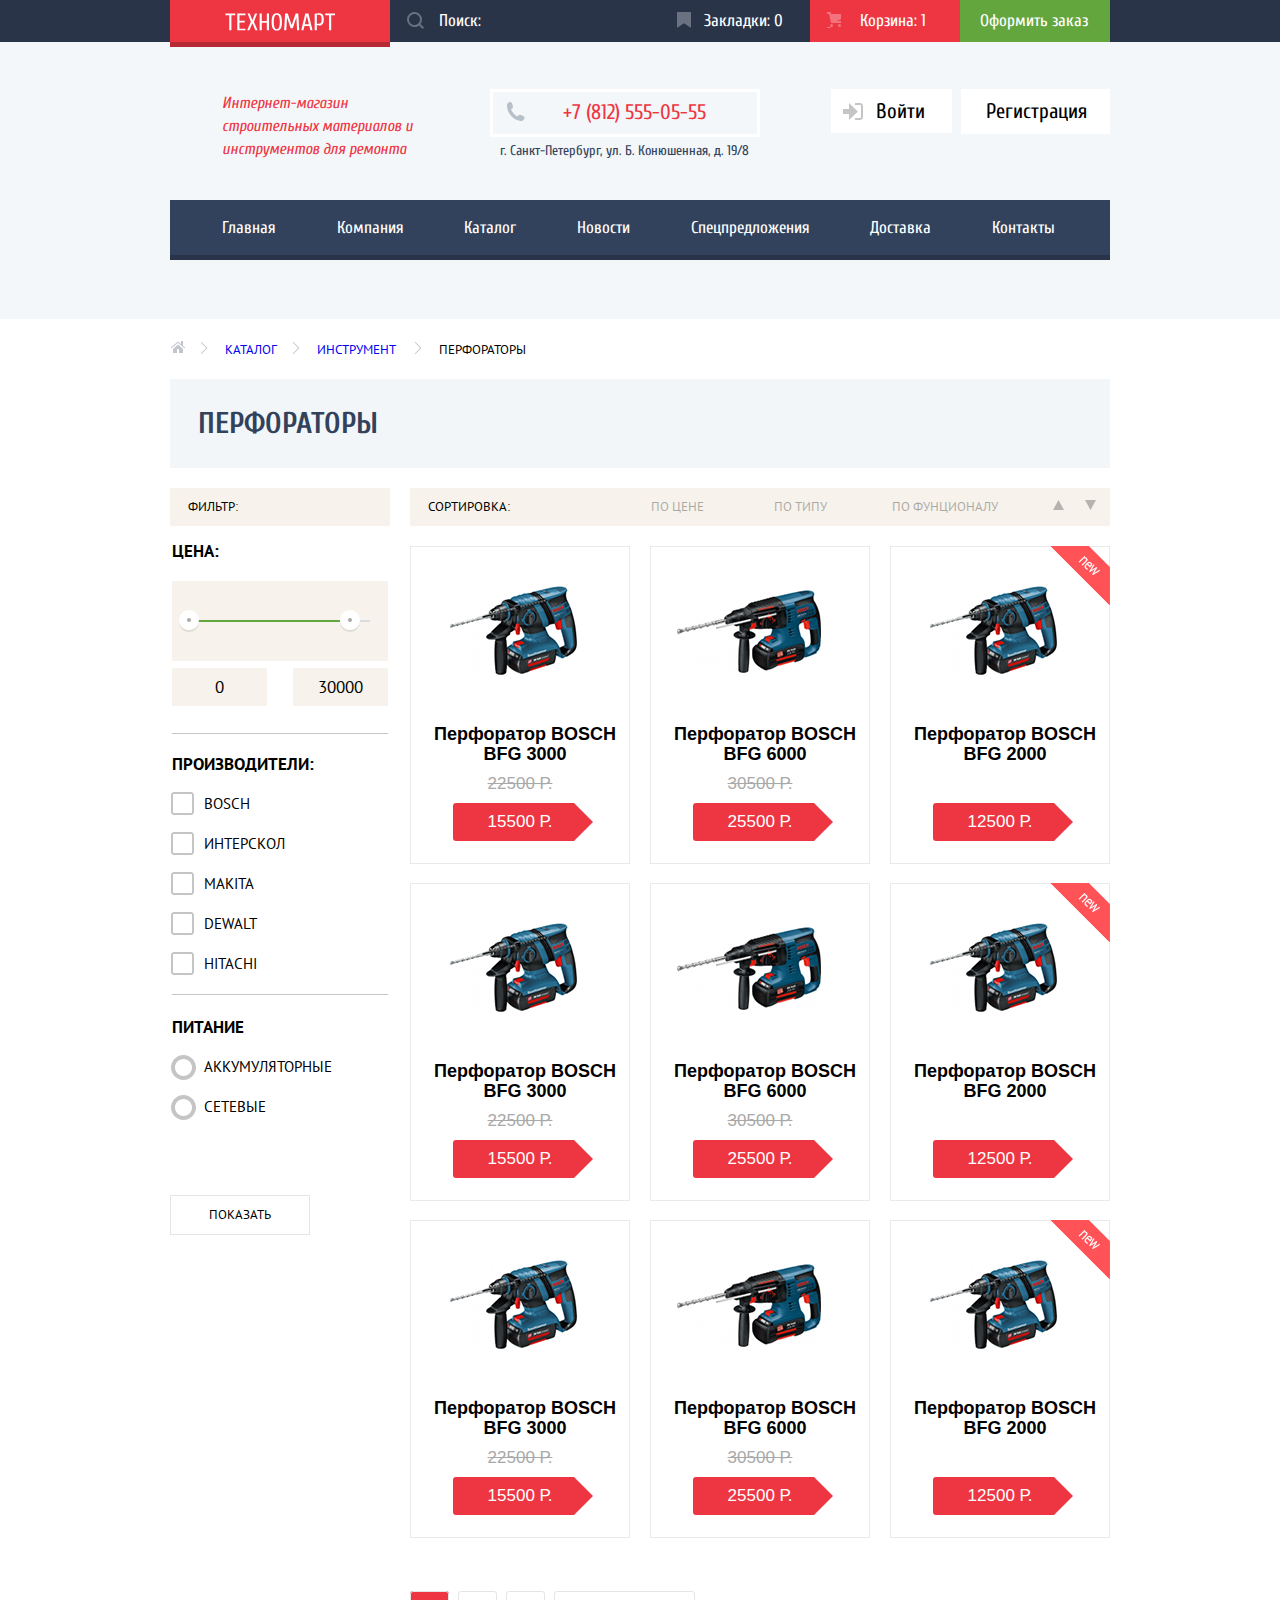
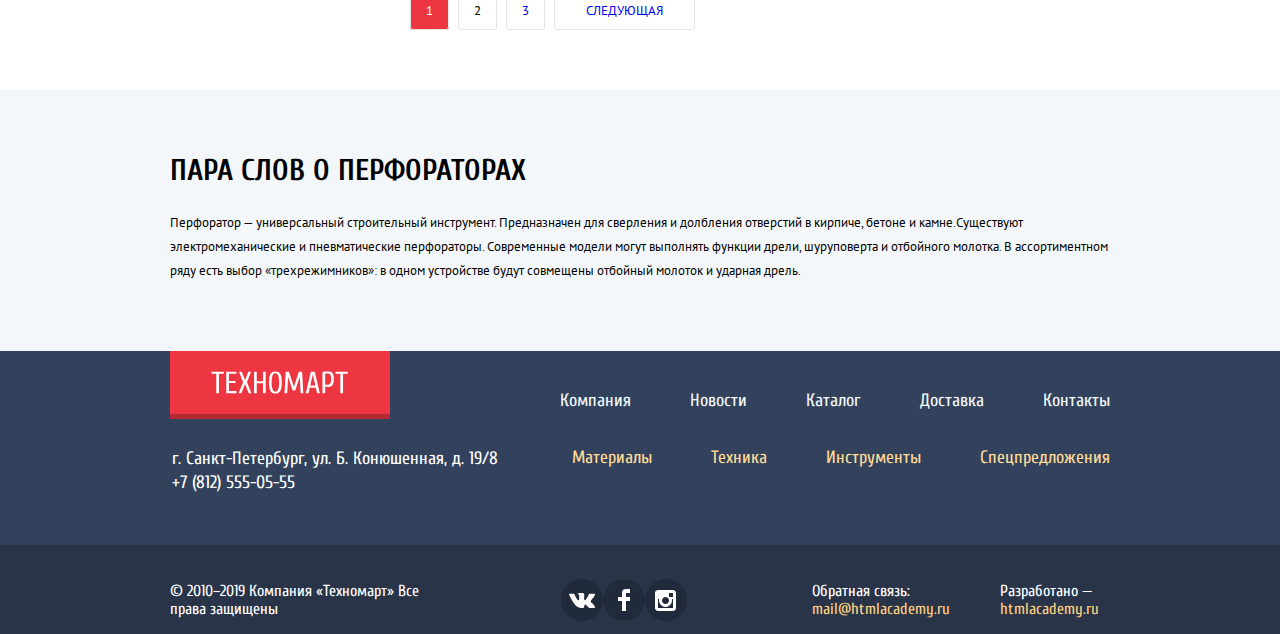
==== commit e3d7f2da: "финиш" ====
--- a/catalog.html
+++ b/catalog.html
@@ -14,7 +14,9 @@
     <div class="top-header">
       <div class="container">
         <div class="logo">
+          <a href="index.html">
           <img src="img/logo.svg" width="111" height="18" alt="Логотип Техномарта">
+          </a>
         </div>
         <form action="https://echo.htmlacademy.ru" method="post" class="search">
           <input type="search" id="search" name="search" placeholder="Поиск:">
@@ -25,7 +27,7 @@
           </label>
         </form>
         <a class="marker-link" href="#">Закладки: 0</a>
-        <a class="corf-link" href="#">Корзина: 0</a>
+        <a class="corf-link unvoid" href="#">Корзина: 1</a>
         <a class="order-link" href="#">Оформить заказ</a>
       </div>
     </div>
@@ -326,7 +328,7 @@
         <div class="footer-flex">
           <p class="footer-copyright-email">Обратная связь: <a href="#">mail@htmlacademy.ru </a>
           </p>
-          <p class="footer-copyright-academy">Разработано —<a href="#">htmlacademy.ru</a>
+          <p class="footer-copyright-academy">Разработано —<a href="https://htmlacademy.ru/intensive/htmlcss">htmlacademy.ru</a>
           </p>
         </div>
       </div>
--- a/css/style.css
+++ b/css/style.css
@@ -1150,6 +1150,15 @@
 }
 
 /*cетка каталога */
+.logo a{
+  display: block;
+  padding: 0;
+  background-color: transparent;
+
+}
+.corf-link.unvoid{
+  background-color: #ee3643;
+}
 .catalog-top {
   margin-top: -37px;
 }
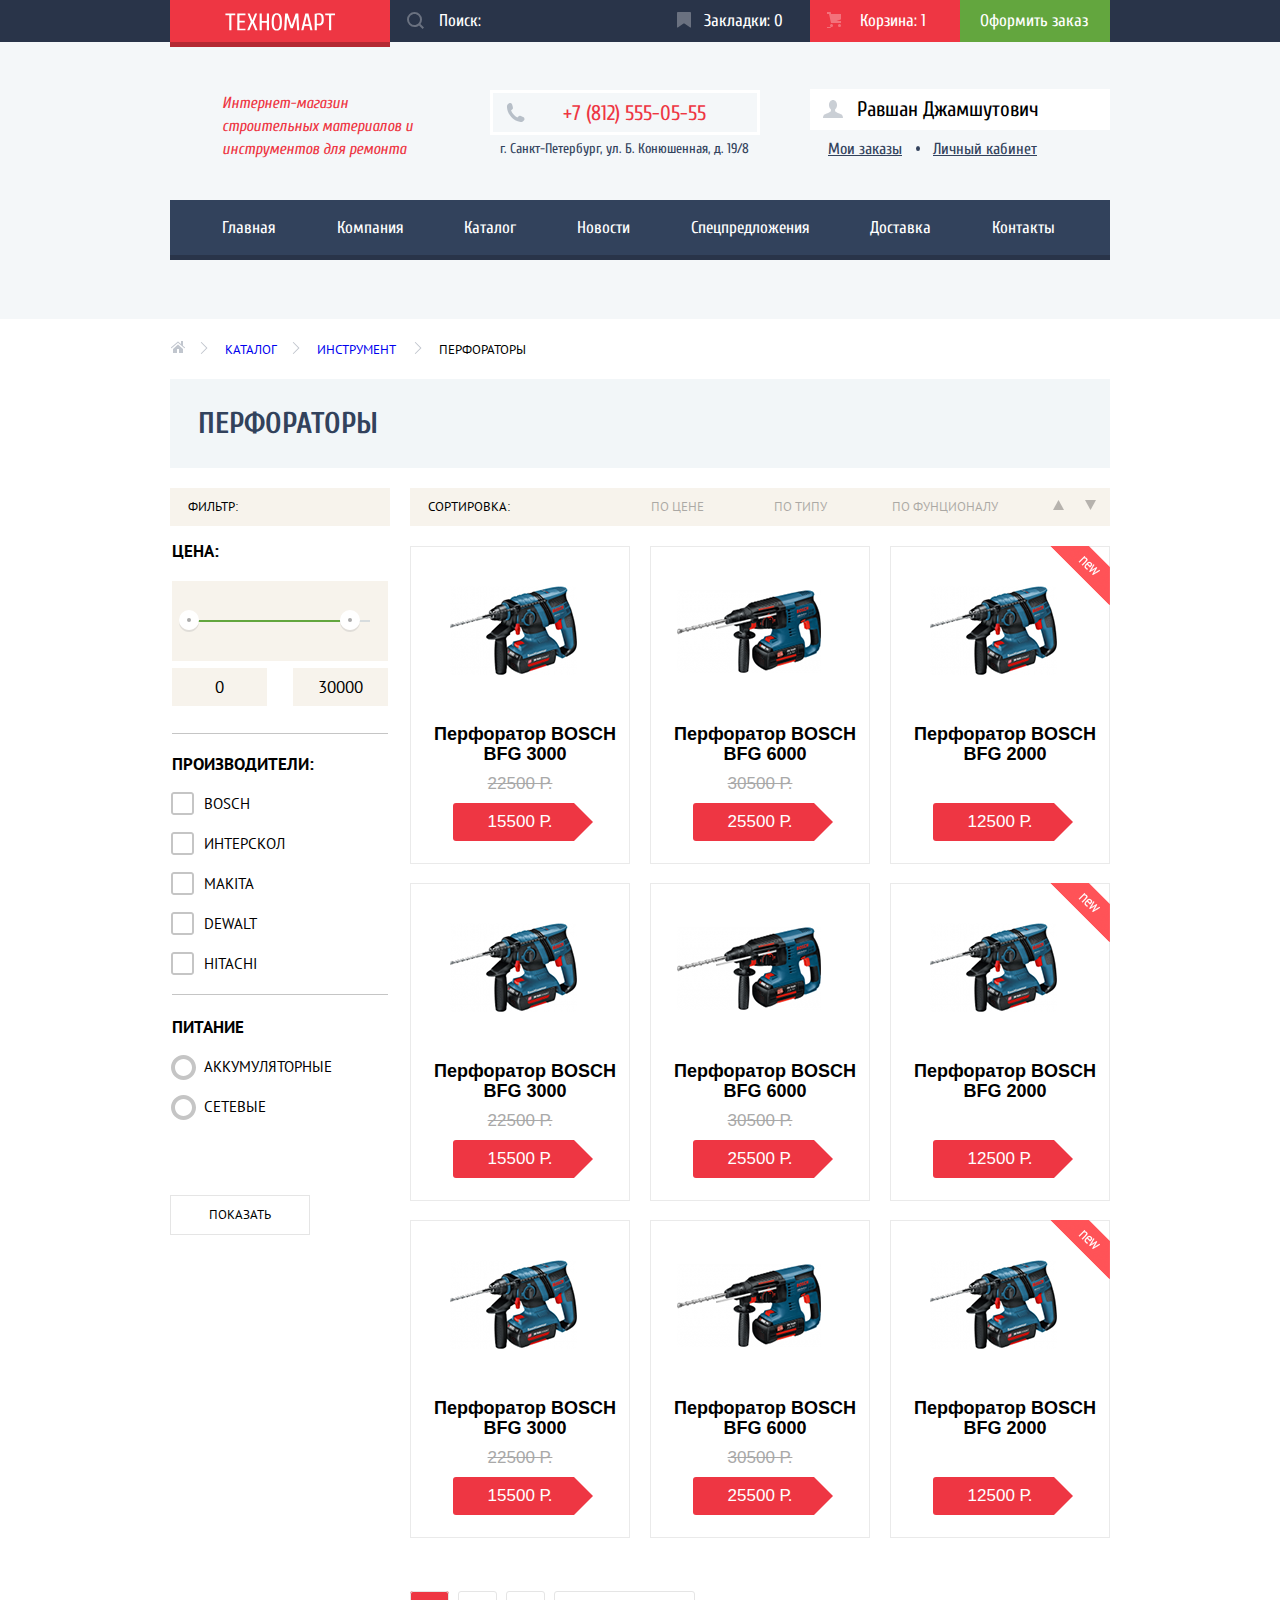
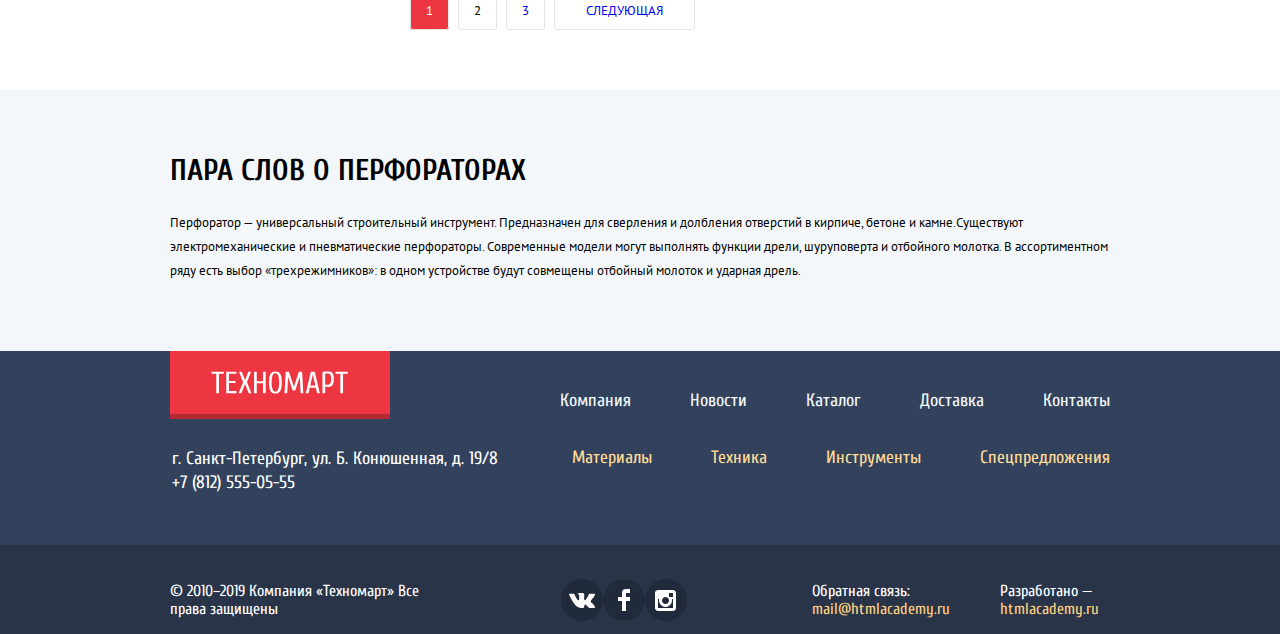
==== commit 07633808: "Б кроме Б7 и Б11" ====
--- a/catalog.html
+++ b/catalog.html
@@ -13,11 +13,9 @@
   <header class="main-header">
     <div class="top-header">
       <div class="container">
-        <div class="logo">
-          <a href="index.html">
+        <a class="logo" href="index.html">
           <img src="img/logo.svg" width="111" height="18" alt="Логотип Техномарта">
-          </a>
-        </div>
+        </a>
         <form action="https://echo.htmlacademy.ru" method="post" class="search">
           <input type="search" id="search" name="search" placeholder="Поиск:">
           <label class="search-icon" for="search">
@@ -39,11 +37,11 @@
         <p class="phone">+7 (812) 555-05-55</p>
         <p class="adress">г. Санкт-Петербург, ул. Б. Конюшенная, д. 19/8</p>
       </div>
-      <ul class="user-navigation ">
+      <ul class="user-navigation none">
         <li><a class="login" href="#">Войти</a></li>
         <li><a class="checkin" href="#">Регистрация</a></li>
       </ul>
-      <ul class="user-navigation login none">
+      <ul class="user-navigation login ">
         <li><a class="name" href="#">Равшан Джамшутович</a></li>
         <li><a class="orders" href="#">Мои заказы</a></li>
         <li><a class="office" href="#">Личный кабинет</a></li>
@@ -292,9 +290,9 @@
     <div class="top-footer">
       <div class="footer-flex container">
         <div class="left-coloum">
-          <div class="logo">
+          <a class="logo" href="index.html">
             <img src="img/logo.svg" width="138" height="23" alt="Логотип Техномарта">
-          </div>
+          </a>
           <p>г. Санкт-Петербург, ул. Б. Конюшенная, д. 19/8</p>
           <p>+7 (812) 555-05-55</p>
         </div>
--- a/css/style.css
+++ b/css/style.css
@@ -112,12 +112,20 @@
   background-color: #293449;
 }
 
-.logo {
-  box-sizing: border-box;
+a.logo {
+  display: block;
   width: 220px;
   padding: 13px 54px 7px 55px;
   background-color: #ee3643;
-  box-shadow: 0px 5px 0 0 rgb(180, 41, 51);
+  box-shadow: 0px 5px 0 0 rgb(180, 41, 51)
+}
+
+a.logo:hover {
+  background-color: #ca2c37;
+}
+
+a.logo:active {
+  background-color: #ba2732;
 }
 
 .search {
@@ -272,7 +280,7 @@
   margin: 0;
   margin-top: 9px;
   width: 270px;
-  padding: 10px 0 11px 70px;
+  padding: 10px 0 8px 70px;
   font-size: 21px;
   line-height: 21px;
   color: #ee3643;
@@ -317,13 +325,14 @@
 }
 
 .user-navigation li {
+  position: relative;
   padding-top: 7px;
 }
 
 .user-navigation a {
   box-sizing: border-box;
   position: relative;
-  padding: 10px 27px 10px 45px;
+  padding: 10px 27px 10px 47px;
   color: #000000;
   background-color: #FFFFFF;
 }
@@ -353,12 +362,31 @@
 }
 
 .user-navigation.login {
-  margin-top: 25px;
+  margin-top: 19px;
 }
 
 .user-navigation .name {
   display: block;
   width: 300px;
+}
+
+.user-navigation .logout {
+  position: absolute;
+  top: 19px;
+  right: -40px;
+  background-color: transparent;
+  background-image: url("../img/icon-logout.svg");
+  background-repeat: no-repeat;
+  opacity: 0.25;
+}
+
+.user-navigation .logout:hover,
+.user-navigation .logout:focus {
+  opacity: 1;
+}
+
+.user-navigation .logout:active {
+  opacity: 0.25;
 }
 
 .user-navigation .name:hover,
@@ -381,25 +409,11 @@
   opacity: 0.25;
 }
 
-.name::after {
-  content: "";
-  width: 20px;
-  height: 17px;
-  position: absolute;
-  top: 12px;
-  right: 12px;
-  background-image: url("../img/icon-logout.svg");
-  opacity: 0.25;
-}
-
-.user-navigation .name:hover::after,
-.user-navigation .name:focus::after,
 .user-navigation .name:hover::before,
 .user-navigation .name:focus::before {
   opacity: 1;
 }
 
-.user-navigation .name:active::after,
 .user-navigation .name:active::before {
   opacity: 0.25;
 }
@@ -563,15 +577,14 @@
 
 .slider {
   position: relative;
-  margin-bottom: 53px;
+  margin-bottom: 29px;
+  padding-top: 25px;
+  padding-left: 24px;
   width: 620px;
   height: 266px;
 }
 
 .slider h3 {
-  position: absolute;
-  top: 25px;
-  left: 24px;
   margin: 0;
   padding: 0;
   font-size: 36px;
@@ -582,10 +595,10 @@
 }
 
 .slider p {
-  position: absolute;
-  top: 62px;
-  left: 24px;
-  margin: 0;
+  display: block;
+  max-width: 300px;
+  margin: 0;
+  margin-bottom: 123px;
   padding: 0;
   font-size: 18px;
   line-height: 24px;
@@ -593,10 +606,8 @@
 }
 
 .slider .button {
-  position: absolute;
-  top: 207px;
-  left: 24px;
   width: 195px;
+  padding-left: 7px;
 }
 
 .slider .left {
@@ -610,8 +621,8 @@
 
 .slider .right {
   position: absolute;
-  top: 114px;
-  right: 20px;
+  top: 115px;
+  right: 44px;
   width: 22px;
   height: 40px;
   background: url("../img/icon-right.svg") no-repeat 0 0;
@@ -620,6 +631,38 @@
 .slider .left:hover,
 .slider .right:hover {
   outline: 1px solid #FFFFFF;
+}
+
+.slider-drill {
+  background-image: url("../img/drill.jpg");
+  background-repeat: no-repeat;
+}
+
+.slider-perforator {
+  background-image: url("../img/perforator.jpg");
+  background-repeat: no-repeat;
+}
+
+.slider .radio-slider-position {
+  display: flex;
+  width: 50px;
+  position: absolute;
+  bottom: 60px;
+  left: 295px;
+}
+
+.radio-slider-position label {
+  display: block;
+  width: 6px;
+  height: 6px;
+  margin-right: 10px;
+  background-color: #FFFFFF;
+  border: 2px solid #FFFFFF;
+  border-radius: 50%;
+}
+
+.radio-slider:checked+label {
+  background-color: #ee3643;
 }
 
 .headline {
@@ -867,7 +910,8 @@
   padding-top: 20px;
   padding-left: 41px;
   margin-bottom: 28px;
-  height: 68px;
+  width: 125px;
+  height: 41px;
   box-shadow: inset 0px -5px 0 0 rgba(0, 0, 0, 0.24);
 }
 
@@ -1150,15 +1194,10 @@
 }
 
 /*cетка каталога */
-.logo a{
-  display: block;
-  padding: 0;
-  background-color: transparent;
-
-}
-.corf-link.unvoid{
+.corf-link.unvoid {
   background-color: #ee3643;
 }
+
 .catalog-top {
   margin-top: -37px;
 }
@@ -1300,9 +1339,11 @@
   height: 22px;
   background-image: url("../img/filter-button.svg");
 }
-.scale div:last-child{
+
+.scale div:last-child {
   left: 150px;
 }
+
 .filter .price {
   position: relative;
   box-sizing: border-box;
@@ -1335,7 +1376,8 @@
   border-top: 1px solid #c5c5c5;
 }
 
-.filter .input-hidden {
+.filter .input-hidden,
+.slider .input-hidden {
   position: absolute;
   width: 1px;
   height: 1px;
@@ -1567,7 +1609,7 @@
   color: white;
   font-size: 14px;
   font-weight: normal;
-  font-family: "Cuprum", sans-serif;
+  font-family: "Cuprum", Arial, sans-serif;
   line-height: 18px;
   text-decoration: none;
   text-transform: uppercase;
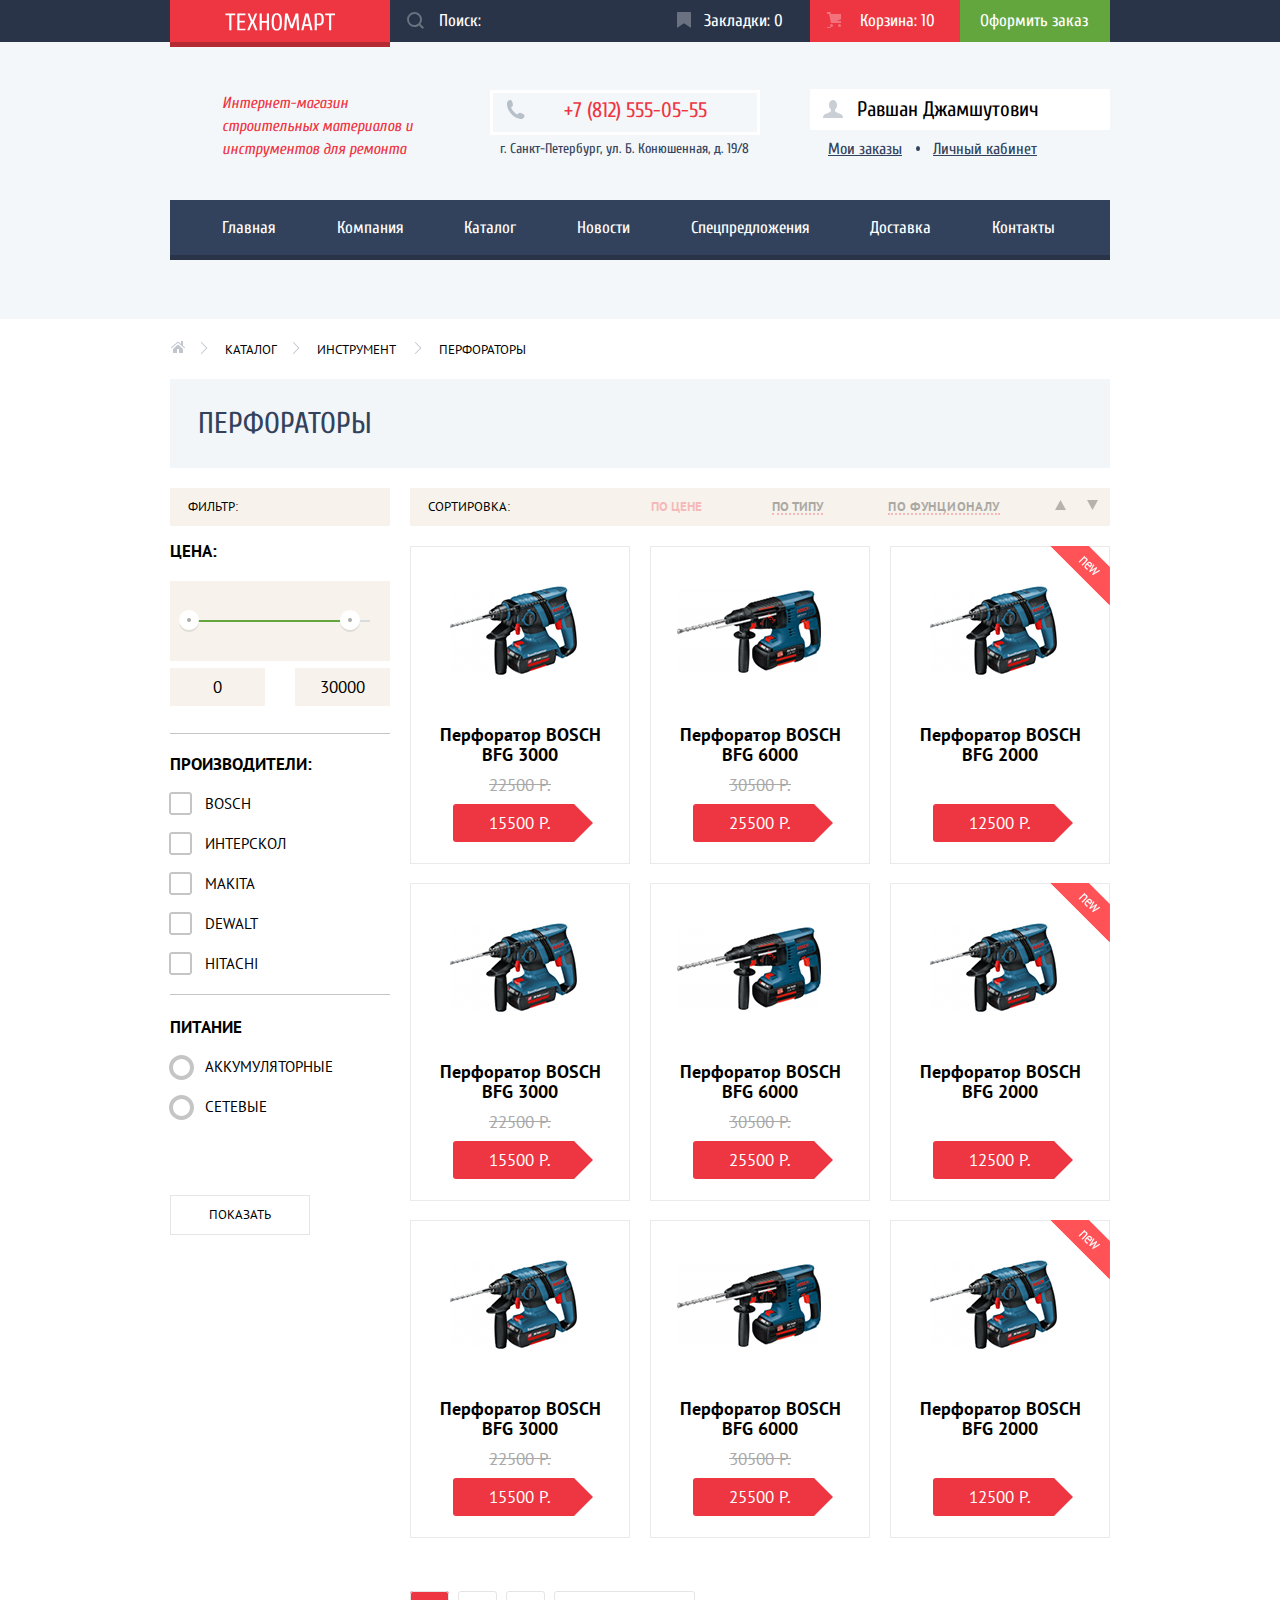
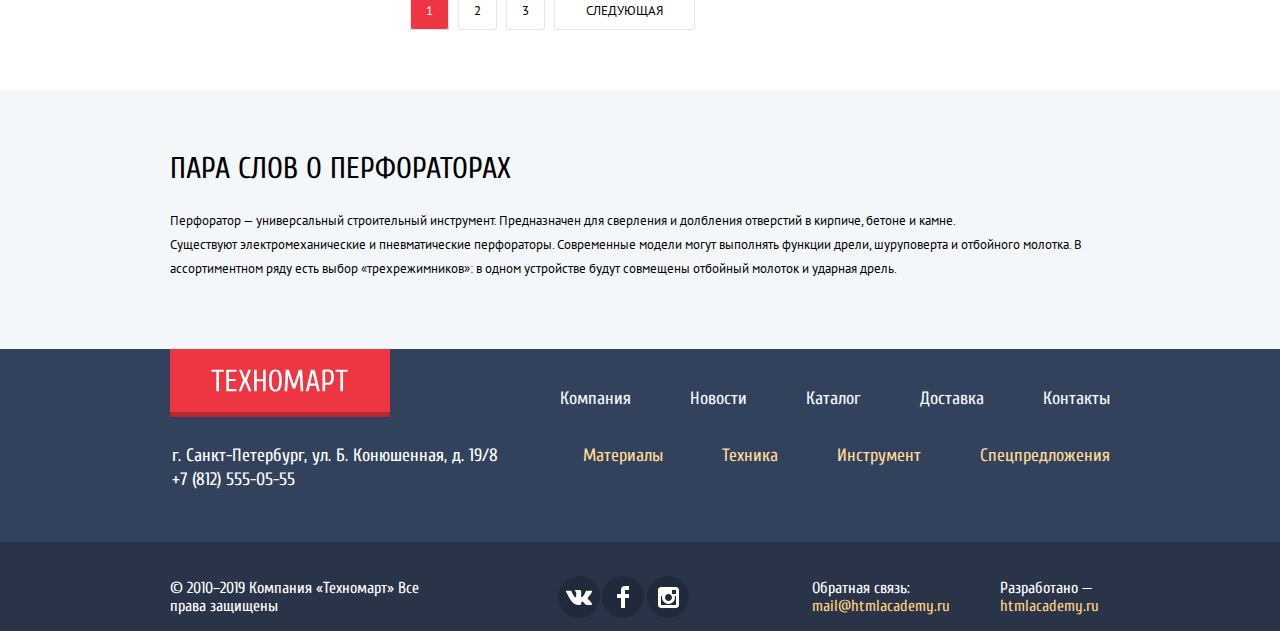
==== commit 7bd82a83: "правки" ====
--- a/catalog.html
+++ b/catalog.html
@@ -25,7 +25,7 @@
           </label>
         </form>
         <a class="marker-link" href="#">Закладки: 0</a>
-        <a class="corf-link unvoid" href="#">Корзина: 1</a>
+        <a class="corf-link unvoid" href="#">Корзина: 10</a>
         <a class="order-link" href="#">Оформить заказ</a>
       </div>
     </div>
@@ -114,7 +114,7 @@
       <div class="catalog-right-column">
         <section class="sorting">
           <h2>Сортировка:</h2>
-          <a class="sorting-price" href="#">По цене</a>
+          <a class="sorting-price active" href="#">По цене</a>
           <a class="sorting-tupe" href="#">По типу</a>
           <a class="sorting-functions" href="#">По фунционалу</a>
           <a class="sorting-growth" href="#">По возрастанию</a>
@@ -281,7 +281,7 @@
       <div class="container">
         <h2 class="visually-hidden">Полезная информация</h2>
         <h3>ПАРА СЛОВ О ПЕРФОРАТОРАХ</h3>
-        <p>Перфоратор — универсальный строительный инструмент. Предназначен для сверления и долбления отверстий в кирпиче, бетоне и камне.Существуют электромеханические и пневматические перфораторы. Современные модели могут выполнять функции дрели,
+        <p>Перфоратор — универсальный строительный инструмент. Предназначен для сверления и долбления отверстий в кирпиче, бетоне и камне.<br>Существуют электромеханические и пневматические перфораторы. Современные модели могут выполнять функции дрели,
           шуруповерта и отбойного молотка. В ассортиментном ряду есть выбор «трехрежимников»: в одном устройстве будут совмещены отбойный молоток и ударная дрель.</p>
       </div>
     </section>
@@ -307,7 +307,7 @@
           <div>
             <a href="#">Материалы</a>
             <a href="#">Техника</a>
-            <a href="#">Инструменты</a>
+            <a href="#">Инструмент</a>
             <a href="#">Спецпредложения</a>
           </div>
         </div>
@@ -336,9 +336,9 @@
     <h2>Товар добавлен в корзину!</h2>
     <div class="background">
       <a class="button" href="#">Оформить заказ</a>
-      <button class="button">Продолжить покупки</button>
-    </div>
-    <button class="button-close">Закрыть</button>
+      <button class="button" type="button">Продолжить покупки</button>
+    </div>
+    <button class="button-close" type="button">Закрыть</button>
   </section>
 </body>
 
--- a/css/style.css
+++ b/css/style.css
@@ -65,12 +65,12 @@
   background-color: #ba2732;
 }
 
-button[tupe="button"]:focus,
-button[tupe="button"]:hover {
+.modal button[tupe="button"]:focus,
+.modal button[tupe="button"]:hover {
   outline: 1px solid #ee3643
 }
 
-button[tupe="button"]:active {
+.modal button[tupe="button"]:active {
   outline: none;
   opacity: 0.3;
 }
@@ -280,7 +280,8 @@
   margin: 0;
   margin-top: 9px;
   width: 270px;
-  padding: 10px 0 8px 70px;
+  min-height: 45px;
+  padding: 7px 0 8px 71px;
   font-size: 21px;
   line-height: 21px;
   color: #ee3643;
@@ -338,7 +339,7 @@
 }
 
 .user-navigation .login {
-  margin-left: 21px;
+  margin-left: 20px;
   background-image: url("../img/icon-login.svg");
   background-repeat: no-repeat;
   background-position: 12px 14px;
@@ -351,6 +352,14 @@
 .user-navigation a:hover,
 .user-navigation a:focus {
   color: #ee3643;
+}
+
+.user-navigation .login:hover {
+  background-image: url("../img/icon-login-hover.svg");
+}
+
+.user-navigation .login:active {
+  background-image: url("../img/icon-login.svg");
 }
 
 .user-navigation a:active {
@@ -668,7 +677,7 @@
 .headline {
   display: flex;
   justify-content: space-between;
-  margin-bottom: 20px;
+  margin-bottom: 21px;
   min-height: 89px;
   align-items: center;
   text-transform: uppercase;
@@ -676,7 +685,7 @@
 }
 
 .headline h2 {
-  padding-left: 30px;
+  padding-left: 29px;
   font-weight: 400;
   font-size: 30px;
   line-height: 30px;
@@ -755,7 +764,6 @@
 }
 
 .servise-catalog {
-  float: left;
   width: 240px;
   padding: 0;
   padding-top: 50px;
@@ -783,14 +791,20 @@
   box-shadow: 0px 1px 0 0 #293449, inset 0px 1px 0 0 #405069;
 }
 
+.servise-catalog a:hover {
+  background-color: #293449;
+}
+
+.servise-catalog .active:hover,
 .servise-catalog .active {
   color: #32425c;
   background-color: #FFFFFF;
 }
 
 .service-info {
+  margin-right: 344px;
   padding-top: 44px;
-  padding-left: 320px;
+  padding-left: 80px;
 }
 
 .service h3 {
@@ -863,7 +877,9 @@
 
 .flex h2 {
   margin: 0;
-  margin-bottom: 27px;
+  margin-bottom: 25px;
+  padding-top: 1px;
+  font-weight: 400;
   font-size: 30px;
   line-height: 30px;
   text-transform: uppercase;
@@ -885,8 +901,22 @@
   margin-bottom: 30px;
 }
 
+.type-delivery li {
+  position: relative;
+}
+
+.type-delivery li::before {
+  content: "";
+  top: 8px;
+  left: -37px;
+  position: absolute;
+  width: 25px;
+  height: 2px;
+  background-color: #ee3643;
+}
+
 .contacts .map {
-  margin-bottom: 32px;
+  margin-bottom: 34px;
 }
 
 /* футер */
@@ -909,7 +939,7 @@
 .top-footer .logo {
   padding-top: 20px;
   padding-left: 41px;
-  margin-bottom: 28px;
+  margin-bottom: 27px;
   width: 125px;
   height: 41px;
   box-shadow: inset 0px -5px 0 0 rgba(0, 0, 0, 0.24);
@@ -946,6 +976,7 @@
 }
 
 .footer-navigation div:last-child a {
+  padding-left: 39px;
   color: #ffda96;
 }
 
@@ -989,12 +1020,14 @@
 }
 
 .sosial-vk {
+  margin-right: 2px;
   background-image: url("../img/vk-icon.svg");
   background-repeat: no-repeat;
   background-position: center;
 }
 
 .sosial-fb {
+  margin-right: 3px;
   background-image: url("../img/fb-icon.svg");
   background-repeat: no-repeat;
   background-position: center;
@@ -1080,6 +1113,7 @@
 
 .modal-map {
   margin-left: -470px;
+  box-shadow: 0 0 14.7px 1.3px rgba(47, 42, 43, 0.5);
 }
 
 .modal-feedback {
@@ -1209,6 +1243,7 @@
   min-height: 89px;
   padding-top: 30px;
   padding-left: 28px;
+  font-weight: 400;
   font-size: 30px;
   line-height: 30px;
   color: #32425c;
@@ -1228,6 +1263,7 @@
 .breadcrumbs a {
   padding: 0;
   padding-left: 40px;
+  color: #000000;
   background-image: url("../img/icon-right-small.svg");
   background-repeat: no-repeat;
   background-position: 15px 1px;
@@ -1281,6 +1317,7 @@
 .filter fieldset {
   border: 0;
   padding: 0;
+  margin: 0;
 }
 
 .filter legend {
@@ -1301,7 +1338,7 @@
 .filter label {
   display: block;
   position: relative;
-  padding-left: 32px;
+  padding-left: 35px;
   margin-bottom: 20px;
   text-transform: uppercase;
   font-family: "PT Sans", Arial, sans-serif;
@@ -1399,7 +1436,8 @@
   background-image: url("../img/checkbox-on.svg");
 }
 
-.input-hidden:hover+.checkbox {
+.input-hidden:hover+.checkbox,
+.input-hidden:focus+.checkbox {
   opacity: 0.8;
 }
 
@@ -1431,7 +1469,8 @@
   background-image: url("../img/radio-on.svg");
 }
 
-.input-hidden:hover+.radio {
+.input-hidden:hover+.radio,
+.input-hidden:focus+.radio {
   opacity: 0.8;
 }
 
@@ -1486,7 +1525,10 @@
 .sorting a {
   margin: 0;
   padding: 0;
+  height: 15px;
+  font-weight: 700;
   color: #000000;
+  border-bottom: 2px dotted #ee3643;
   opacity: 0.3;
 }
 
@@ -1498,6 +1540,7 @@
 .sorting .sorting-functions {
   margin-left: 65px;
   margin-right: 55px;
+  letter-spacing: 0.7px;
 }
 
 .sorting .sorting-growth {
@@ -1507,6 +1550,7 @@
   margin-right: 21px;
   font-size: 1px;
   color: transparent;
+  border-bottom: 0;
   background-image: url("../img/icon-up-dir.svg");
   background-repeat: no-repeat;
 }
@@ -1517,6 +1561,7 @@
   height: 14px;
   font-size: 1px;
   color: transparent;
+  border-bottom: 0;
   background-image: url("../img/icon-up-dir.svg");
   transform: rotate(180deg);
 }
@@ -1537,6 +1582,11 @@
   color: #ee3643;
 }
 
+.sorting .active {
+  color: #ee3643;
+  border: 0;
+}
+
 .catalog-list {
   display: flex;
   flex-wrap: wrap;
@@ -1551,7 +1601,7 @@
 ul.main-gallery,
 ul.catalog-list {
   font-size: 16px;
-  font-family: "PTSans", Arial, sans-serif;
+  font-family: "PT Sans", Arial, sans-serif;
   color: black;
   background: white;
 }
@@ -1595,8 +1645,8 @@
   z-index: 10;
 }
 
-.catalog-item .action .buy,
-.catalog-item .action .bookmark {
+.catalog-item .buy,
+.catalog-item .bookmark {
   display: block;
   width: 129px;
   margin: 0 auto;
@@ -1616,28 +1666,28 @@
   text-align: center;
 }
 
-.catalog-item .action .bookmark {
+.catalog-item .bookmark {
   color: #32425c;
   background: white;
   border-bottom-color: #63a63e;
 }
 
-.catalog-item .action .buy:hover {
+.catalog-item .buy:hover {
   background-color: #5fbb2d;
   border-color: #5fbb2d;
   border-bottom-color: #367315;
 }
 
-.catalog-item .action .buy:active {
+.catalog-item .buy:active {
   background-color: #518534;
   border-color: #518534;
 }
 
-.catalog-item .action .bookmark:hover {
+.catalog-item .bookmark:hover {
   border-color: #32425c;
 }
 
-.catalog-item .action .bookmark:active {
+.catalog-item .bookmark:active {
   opacity: 0.3;
 }
 
@@ -1654,16 +1704,15 @@
   height: 168px;
 }
 
-.catalog-item .image img {
+.catalog-item img {
   max-width: 100%;
 }
 
 .catalog-item h3 {
-  margin: 9px;
-  padding-left: 10px;
+  margin: 10px;
   font-size: 18px;
   line-height: 20px;
-  font-family: "PTSans", Arial, sans-serif;
+  font-family: "PT Sans", Arial, sans-serif;
 }
 
 .catalog-item span {
@@ -1722,6 +1771,7 @@
 .pagination-list .pagination-item {
   padding: 10px 15px;
   margin-right: 9px;
+  color: #000000;
   border: 1px solid #e5e5e5;
   border-radius: 3px;
 }
@@ -1746,13 +1796,14 @@
 
 .catalog-info {
   margin-top: 70px;
-  padding-top: 36px;
+  padding-top: 34px;
   padding-bottom: 55px;
   background-color: #f4f7f9;
 }
 
 .catalog-info h3 {
   margin-bottom: 25px;
+  font-weight: 400;
   font-size: 30px;
   line-height: 30px;
   text-transform: uppercase;
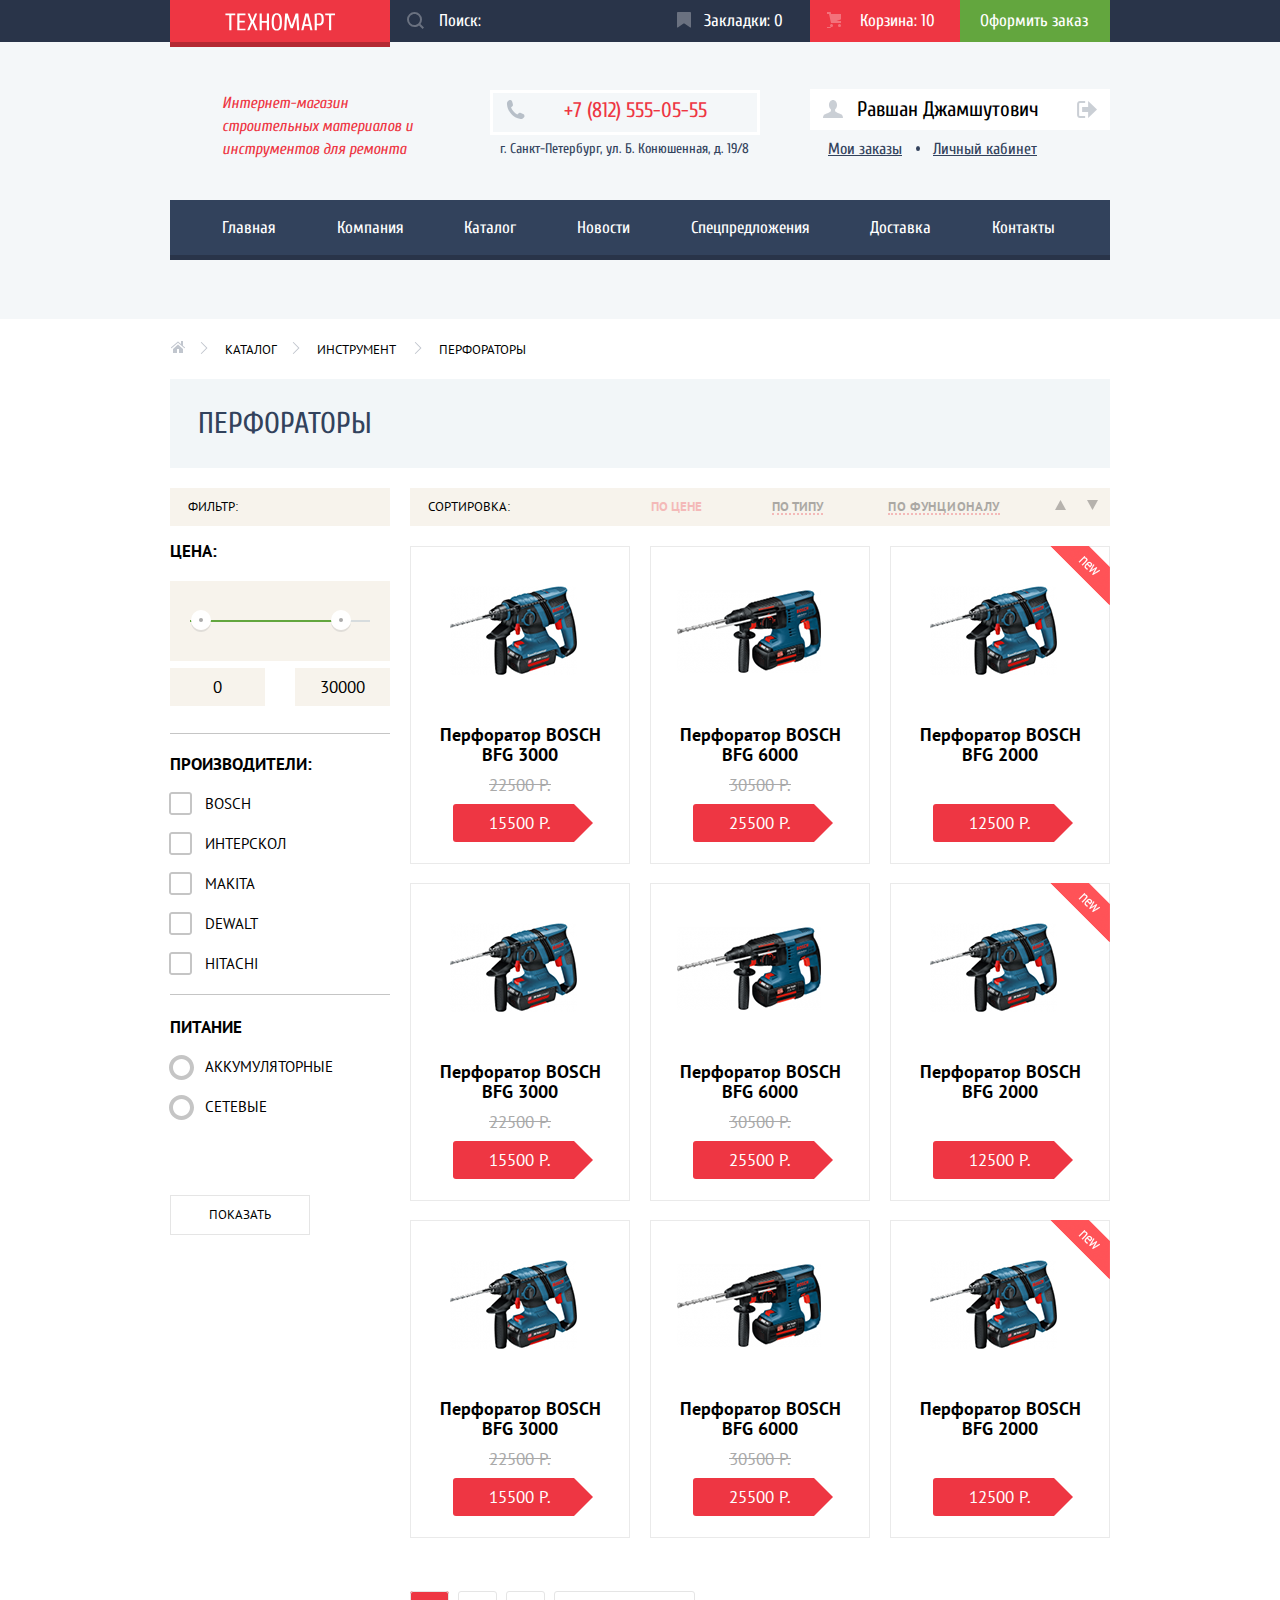
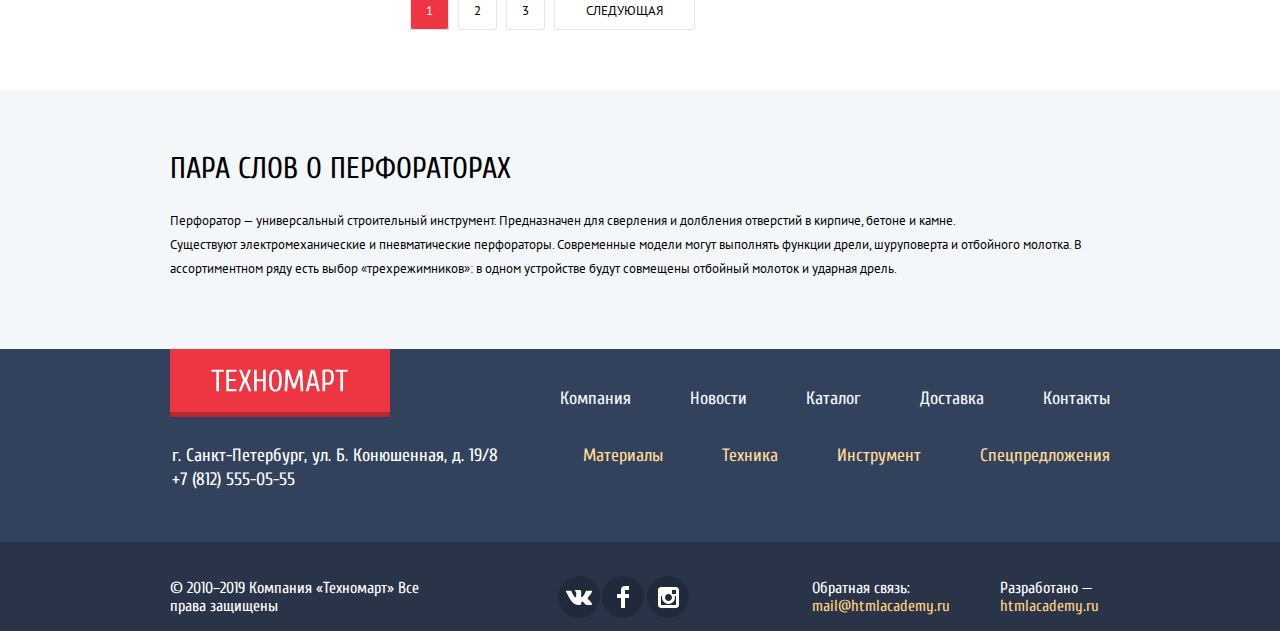
==== commit e0a67f0b: "++" ====
--- a/catalog.html
+++ b/catalog.html
@@ -42,7 +42,10 @@
         <li><a class="checkin" href="#">Регистрация</a></li>
       </ul>
       <ul class="user-navigation login ">
-        <li><a class="name" href="#">Равшан Джамшутович</a></li>
+        <li>
+          <a class="name" href="#">Равшан Джамшутович</a>
+          <a class="logout" href="#"></a>
+        </li>
         <li><a class="orders" href="#">Мои заказы</a></li>
         <li><a class="office" href="#">Личный кабинет</a></li>
       </ul>
@@ -78,9 +81,9 @@
             <legend>Цена:</legend>
             <div class="price-control">
               <div class="scale">
-                <div class="scale-control"></div>
+                <div class="scale-control scale-control-min"></div>
                 <div></div>
-                <div class="scale-control"></div>
+                <div class="scale-control scale-control-max"></div>
               </div>
             </div>
             <div class="flex">
--- a/css/style.css
+++ b/css/style.css
@@ -1371,14 +1371,14 @@
 .price-control .scale-control {
   position: absolute;
   top: -10px;
-  left: -11px;
+  left: 1px;
   width: 20px;
   height: 22px;
   background-image: url("../img/filter-button.svg");
 }
 
 .scale div:last-child {
-  left: 150px;
+  left: 141px;
 }
 
 .filter .price {
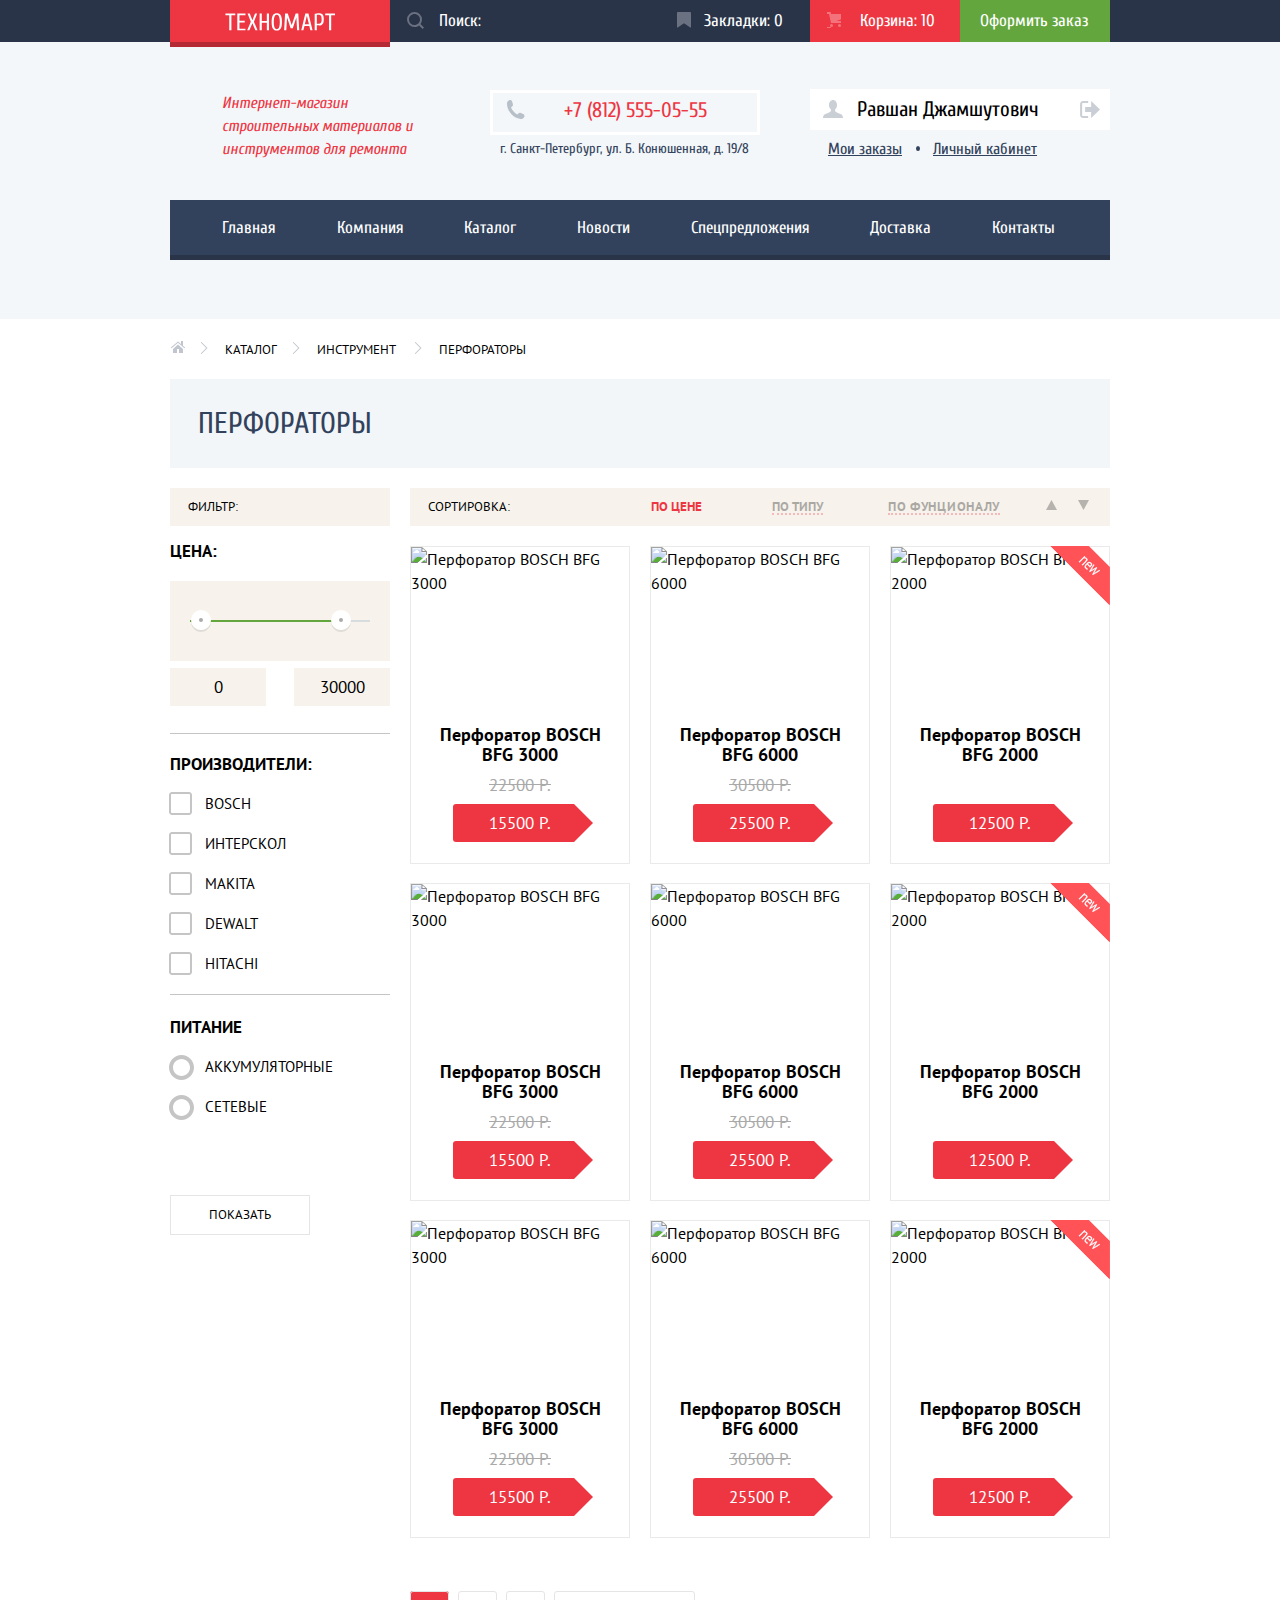
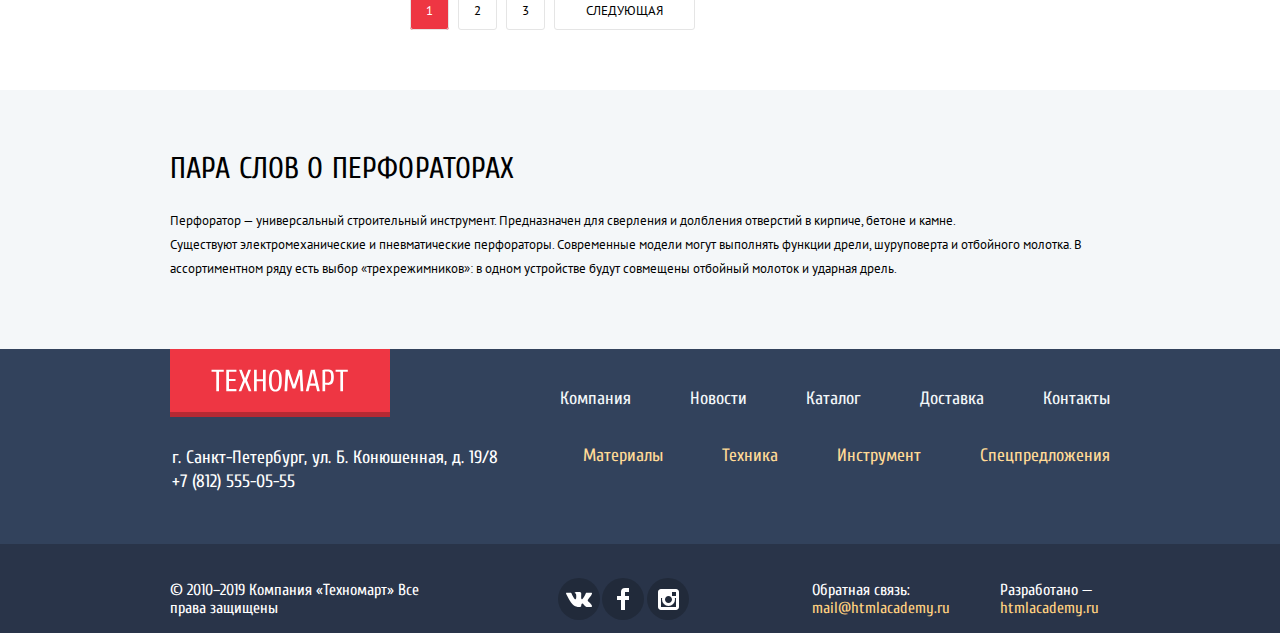
==== commit 562ef315: "+" ====
--- a/catalog.html
+++ b/catalog.html
@@ -120,7 +120,7 @@
           <a class="sorting-price active" href="#">По цене</a>
           <a class="sorting-tupe" href="#">По типу</a>
           <a class="sorting-functions" href="#">По фунционалу</a>
-          <a class="sorting-growth" href="#">По возрастанию</a>
+          <a class="sorting-growth active" href="#">По возрастанию</a>
           <a class="sorting-wane" href="#">По убыванию</a>
         </section>
         <section class="catalog">
--- a/css/style.css
+++ b/css/style.css
@@ -382,7 +382,7 @@
 .user-navigation .logout {
   position: absolute;
   top: 19px;
-  right: -40px;
+  right: -43px;
   background-color: transparent;
   background-image: url("../img/icon-logout.svg");
   background-repeat: no-repeat;
@@ -853,14 +853,15 @@
 }
 
 .compani-info {
-  flex: 0 0 519px;
+  flex: 0 0 522px;
   margin-bottom: 86px;
 }
 
 .compani-info ul {
   list-style: none;
   margin: 0;
-  margin-bottom: 36px;
+  margin-top: -3px;
+  margin-bottom: 33px;
   padding: 0;
   padding-left: 37px;
   font-size: 18px;
@@ -887,8 +888,9 @@
 
 .flex p {
   margin: 0;
-  margin-bottom: 22px;
+  margin-bottom: 24px;
   font-family: "PT Sans", Arial, sans-serif;
+  letter-spacing: 0.135px;
 }
 
 .contacts {
@@ -897,7 +899,7 @@
 
 .contacts p {
   display: block;
-  width: 179px;
+  width: 185px;
   margin-bottom: 30px;
 }
 
@@ -939,7 +941,7 @@
 .top-footer .logo {
   padding-top: 20px;
   padding-left: 41px;
-  margin-bottom: 27px;
+  margin-bottom: 29px;
   width: 125px;
   height: 41px;
   box-shadow: inset 0px -5px 0 0 rgba(0, 0, 0, 0.24);
@@ -1384,7 +1386,7 @@
 .filter .price {
   position: relative;
   box-sizing: border-box;
-  width: 95px;
+  width: 96px;
   height: 38px;
   margin-top: 7px;
   margin-bottom: 27px;
@@ -1539,7 +1541,7 @@
 
 .sorting .sorting-functions {
   margin-left: 65px;
-  margin-right: 55px;
+  margin-right: 46px;
   letter-spacing: 0.7px;
 }
 
@@ -1585,8 +1587,13 @@
 .sorting .active {
   color: #ee3643;
   border: 0;
-}
-
+  opacity: 1;
+}
+.sorting-growth.active,
+.sorting-wane.active{
+  opacity: 0.3;
+  color: transparent;
+}
 .catalog-list {
   display: flex;
   flex-wrap: wrap;
@@ -1806,6 +1813,7 @@
   font-weight: 400;
   font-size: 30px;
   line-height: 30px;
+  letter-spacing: 0.15px;
   text-transform: uppercase;
 }
 
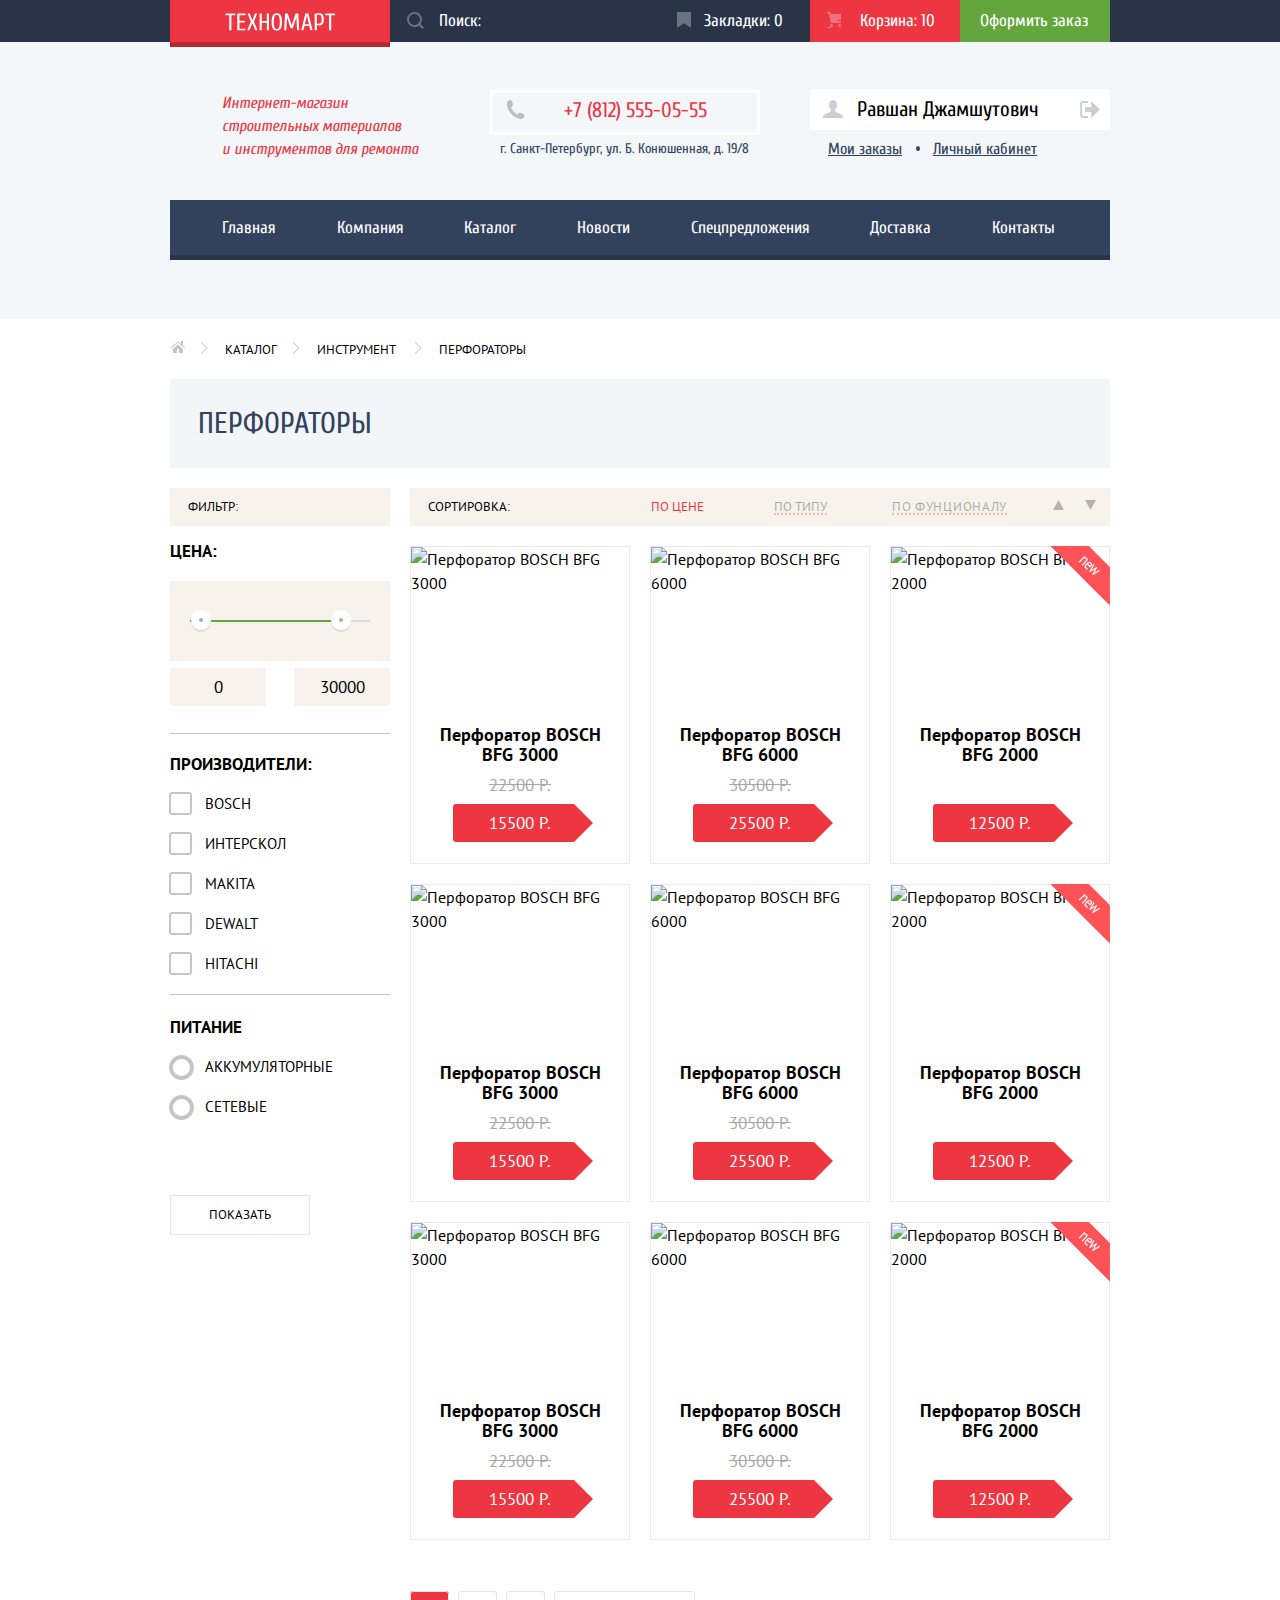
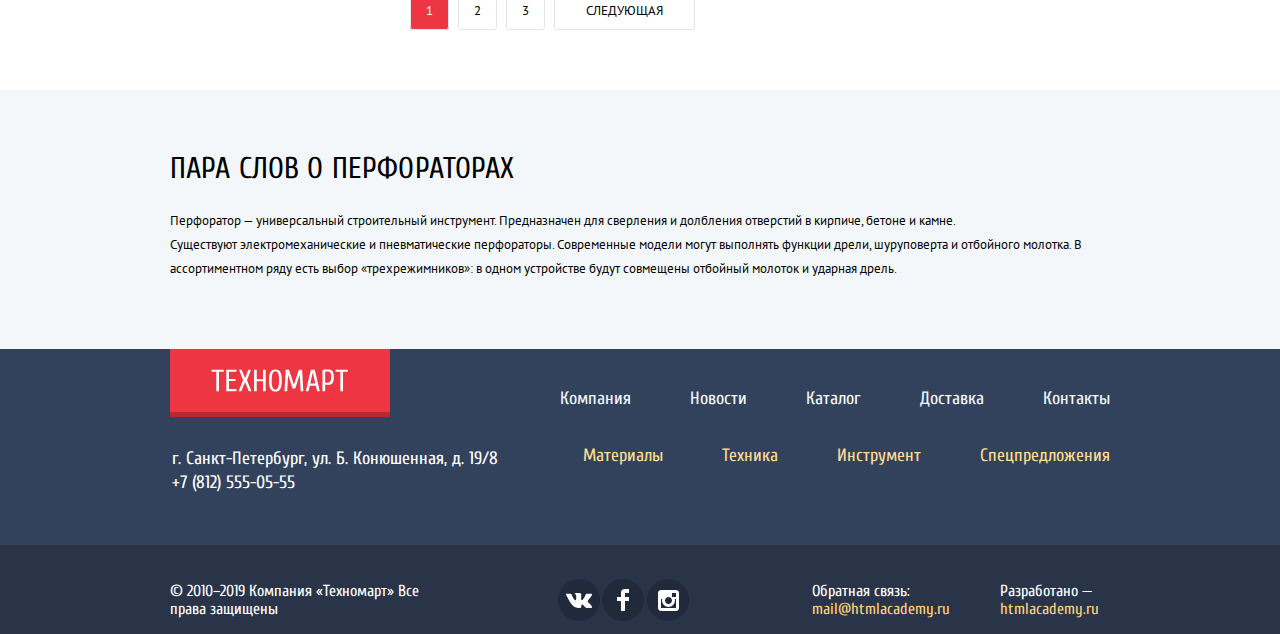
==== commit 9d4429f6: "+++" ====
--- a/catalog.html
+++ b/catalog.html
@@ -6,7 +6,7 @@
   <title>HTML Academy: Техномарт /каталог</title>
   <link href="https://fonts.googleapis.com/css?family=Cuprum:400,400i,700%7cPT+Sans&amp;subset=cyrillic,cyrillic-ext" rel="stylesheet">
   <link href="css/normalize.css" rel="stylesheet">
-  <link href="css/style.css" rel="stylesheet">
+  <link href="css/style-mini.css" rel="stylesheet">
 </head>
 
 <body>
@@ -31,7 +31,7 @@
     </div>
     <div class="middle-header container">
       <div class="info">
-        <h1>Интернет-магазин строительных материалов и инструментов для ремонта</h1>
+        <h1>Интернет-магазин строительных материалов и&nbsp;инструментов для ремонта</h1>
       </div>
       <div class="contacts">
         <p class="phone">+7 (812) 555-05-55</p>
--- a/css/style-mini.css
+++ b/css/style-mini.css
@@ -0,0 +1 @@
+body{margin:0;padding:0;box-sizing:border-box;font-family:"Cuprum",Arial,sans-serif;font-size:13px;line-height:24px;font-weight:400;color:#000;background-color:#fff}a{text-decoration:none}.container{width:940px;margin:0 auto;padding:0}.visually-hidden{position:absolute;width:1px;height:1px;margin:-1px;border:0;padding:0;white-space:nowrap;clip-path:inset(100%);clip:rect(0 0 0 0);overflow:hidden}.hidden{visibility:hidden}.none{display:none}.button{display:block;box-sizing:border-box;min-height:38px;padding:10px 0;font-size:14px;line-height:18px;color:#fff;text-align:center;text-transform:uppercase;background-color:#ee3643;border-radius:5px}.button:focus,.button:hover{background-color:#ca2c37}.button:active{background-color:#ba2732}.modal button[tupe=button]:focus,.modal button[tupe=button]:hover{outline:1px solid #ee3643}.modal button[tupe=button]:active{outline:0;opacity:.3}.main-header{box-sizing:border-box;padding-bottom:64px;margin-bottom:59px;font-size:17px;line-height:18px;background-color:#f4f7f9}.main-header h1{width:250px;font-size:16px;font-weight:400;line-height:23px;font-style:italic;color:#ee3643}.top-header,.top-header a{background-color:#293449}.top-header .container{display:flex}.top-header a{box-sizing:border-box;display:block;padding:12px 0 0;width:150px;color:#fff}a.logo{display:block;width:220px;padding:13px 54px 7px 55px;background-color:#ee3643;box-shadow:0 5px 0 0 #b42933}a.logo:hover{background-color:#ca2c37}a.logo:active{background-color:#ba2732}.search{position:relative;box-sizing:border-box;flex:0 0 270px;min-height:42px}.search input{height:100%;width:100%;padding:7px 0 9px 49px;color:#fff;background-color:transparent;border:0}.search input::placeholder{color:#fff}.search input:hover{background-color:#212a3a}.search input:focus{color:#000;background-color:#fff}.search-icon{position:absolute;top:12px;left:17px;opacity:.3}.search input:hover+.search-icon{opacity:1}.search input:focus+.search-icon path{fill:#ee3643}a.corf-link,a.marker-link{position:relative;padding-left:44px}a.corf-link{padding-left:50px}a.order-link{min-height:42px;padding-left:20px;background-color:#63a63e}.marker-link::before{content:"";position:absolute;top:12px;left:17px;width:14px;height:16px;background-image:url(../img/icon-bookmark-3.svg);opacity:.3}.marker-link:focus::before,.marker-link:hover::before{opacity:1}.marker-link:active::before{opacity:.5}a.corf-link:active,a.marker-link:active{opacity:.6}.corf-link::before{content:"";position:absolute;top:12px;left:17px;width:14px;height:16px;background-image:url(../img/cart-icon-2.svg);opacity:.3}.corf-link:focus::before,.corf-link:hover::before{opacity:1}.corf-link:active::before{opacity:.5}.order-link:focus,.order-link:hover{background-color:#5fbb2d}.order-link:active{color:rgba(255,255,255,.5);background-color:#518534}.middle-header{display:flex;align-items:center;justify-content:space-between;min-height:158px}.middle-header .info{box-sizing:border-box;width:300px;padding-left:52px}.info h1{width:203px;margin-top:22px}.middle-header .contacts{width:300px}.middle-header .phone{position:relative;box-sizing:border-box;margin:9px 0 0;width:270px;min-height:45px;padding:7px 0 8px 71px;font-size:21px;line-height:21px;color:#ee3643;border:solid 3px #fff}.middle-header .phone::before{content:"";position:absolute;left:13px;width:19px;height:19px;background-image:url(../img/icon-phone.svg)}.middle-header .adress{margin:0;padding-top:2px;padding-left:10px;width:auto;font-size:14px;line-height:24px;color:#32425c}.middle-header .main-navigation,.user-navigation{list-style:none}.user-navigation{box-sizing:border-box;align-items:flex-start;display:flex;justify-content:space-between;flex-wrap:wrap;margin-top:-5px;width:300px;padding-left:0;font-size:21px;line-height:21px}.user-navigation li{position:relative;padding-top:7px}.user-navigation a{box-sizing:border-box;position:relative;padding:10px 27px 10px 47px;color:#000;background-color:#fff}.user-navigation .login{margin-left:20px;background-image:url(../img/icon-login.svg);background-repeat:no-repeat;background-position:12px 14px}.user-navigation .checkin{padding:10px 23px 11px 25px}.user-navigation a:focus,.user-navigation a:hover{color:#ee3643}.user-navigation .login:hover{background-image:url(../img/icon-login-hover.svg)}.user-navigation .login:active{background-image:url(../img/icon-login.svg)}.user-navigation a:active{color:rgba(0,0,0,.3)}.user-navigation.none{display:none}.user-navigation.login{margin-top:19px}.user-navigation .name{display:block;width:300px}.user-navigation .logout{position:absolute;top:19px;right:-43px;background-color:transparent;background-image:url(../img/icon-logout.svg);background-repeat:no-repeat;opacity:.25}.user-navigation .logout:focus,.user-navigation .logout:hover,.user-navigation .name:focus::before,.user-navigation .name:hover::before{opacity:1}.user-navigation .logout:active,.user-navigation .name:active::before{opacity:.25}.user-navigation .name:focus,.user-navigation .name:hover{color:#000}.user-navigation .name:active{color:rgba(0,0,0,.3)}.name::before{content:"";position:absolute;top:11px;left:13px;width:20px;height:18px;background-image:url(../img/icon-user.svg);opacity:.25}.user-navigation .office,.user-navigation .orders{padding-left:18px;padding-right:0;font-size:16px;line-height:18px;color:#32425c;text-decoration:underline;background-color:transparent}.user-navigation .office{padding-right:73px}.user-navigation .office::before{content:"";position:absolute;top:16px;left:1px;width:4px;height:5px;background-color:#32425c;border-radius:50%}.main-navigation{display:flex;justify-content:space-between;flex-wrap:wrap;padding:0;margin:0;list-style:none;color:#fff;background-color:#32425c;box-shadow:0 5px 0 0 #293449}.main-navigation a{display:block;padding:19px 15px;font-size:17px;line-height:17px;color:#fff}.main-navigation li:first-child a{padding-left:52px}.main-navigation li:last-child a{padding-right:55px}.main-navigation a:hover{background-color:#1d2739;box-shadow:0 5px 0 0 #1d2739}.main-navigation a:active{color:rgba(255,255,255,.5)}.services{display:flex;margin:0 0 20px;padding:0;list-style:none}.services-item{position:relative;box-sizing:border-box;width:300px;min-height:123px;padding-top:21px;padding-left:23px;font-size:24px;line-height:30px;font-weight:700;color:#fff;background-color:#3bbce3;background-image:url(../img/icon-2.svg);background-repeat:no-repeat;background-position:197px 33px}.services-item:first-child{margin-right:20px;background-color:#ffbf47;background-image:url(../img/icon-1.svg);background-repeat:no-repeat;background-position:213px 31px}.services-item:last-child{margin-left:20px;background-color:#dc91d8;background-image:url(../img/icon-3.svg);background-repeat:no-repeat;background-position:191px 31px}.column{margin:0;float:right}.services-item.delivery,.services-item.sell{margin:0 0 20px;background-color:#8ed78f;background-image:url(../img/icon-4.svg);background-repeat:no-repeat;background-position:196px 26px}.services-item.delivery{margin:0;background-color:#ffc047;background-image:url(../img/icon-5.svg);background-position:191px 32px}.services-item p{padding:0;margin:0 0 12px}.services-item a,.slider h3{text-transform:uppercase;color:#fff}.services-item a{display:block;box-sizing:border-box;width:135px;height:38px;padding-top:12px;text-align:center;background-color:rgba(0,0,0,.1);border-radius:5px;font-size:14px;line-height:18px;font-weight:400}.services-item a:hover{background-color:rgba(0,0,0,.2)}.services-item a:active{background-color:rgba(0,0,0,.3)}.slider{position:relative;margin-bottom:29px;padding-top:25px;padding-left:24px;width:620px;height:266px}.slider h3{margin:0;padding:0;font-size:36px;line-height:36px;font-weight:700}.slider p{display:block;max-width:300px;margin:0 0 123px;padding:0;font-size:18px;line-height:24px;color:#fff}.slider .button{width:195px;padding-left:7px}.slider .left,.slider .right{position:absolute;width:22px;height:40px}.slider .left{left:25px;background:url(../img/icon-left.svg) no-repeat 0 0;top:114px}.slider .right{top:115px;right:44px;background:url(../img/icon-right.svg) no-repeat 0 0}.slider .left:hover,.slider .right:hover{outline:1px solid #fff}.slider-drill,.slider-perforator{background-image:url(../img/drill.jpg);background-repeat:no-repeat}.slider-perforator{background-image:url(../img/perforator.jpg)}.slider .radio-slider-position{display:flex;width:50px;position:absolute;bottom:60px;left:295px}.radio-slider-position label{display:block;width:6px;height:6px;margin-right:10px;background-color:#fff;border:2px solid #fff;border-radius:50%}.radio-slider:checked+label{background-color:#ee3643}.headline,.main-gallery,.produser{display:flex;justify-content:space-between}.headline{margin-bottom:21px;min-height:89px;align-items:center;text-transform:uppercase;background-color:#f9f5f0}.flex h2,.headline h2,.service h2,.service h3{font-size:30px;font-weight:400;line-height:30px}.headline h2{padding-left:29px;color:#32425c}.headline .button{width:253px;margin-right:24px}.main-gallery,.produser{padding:0;list-style:none}.main-gallery{margin:0}.produser{flex-wrap:wrap;margin-bottom:65px}.produser a{display:flex;box-sizing:border-box;width:220px;height:145px;margin-bottom:20px;background-color:transparent;border:1px solid #eaeaea}.produser a:hover{box-shadow:0 10px 25px 0 rgba(41,52,73,.5)}.produser a:active{opacity:.3;box-shadow:0 4px 10px 0 rgba(41,52,73,.5)}.produser img{margin:auto}.service{min-height:522px;margin-bottom:79px;background-color:#f4f7f9}.service .container{padding-top:40px}.flex h2,.service h2,.service h3{text-transform:uppercase}.service p{font-family:"PT Sans",Arial,sans-serif}.service-head{width:400px;margin-bottom:24px}.servise-catalog{width:240px;padding:50px 0;margin:0;list-style:none;background-image:url(../img/layer.png);background-repeat:no-repeat;background-position:right;background-size:contain}.servise-catalog a{box-sizing:border-box;display:block;width:240px;height:61px;padding-top:10px;padding-left:22px;font-size:21px;line-height:30px;font-weight:700;color:#fff;background-color:#32425c;box-shadow:0 1px 0 0 #293449,inset 0 1px 0 0 #405069}.servise-catalog a:hover{background-color:#293449}.servise-catalog .active,.servise-catalog .active:hover{color:#32425c;background-color:#fff}.service-info{margin-right:344px;padding-top:44px;padding-left:80px}.flex h2,.service h3{margin:0 0 25px;font-size:36px;line-height:36px}.service-info p{display:block;width:275px}.service-info .button{width:195px;margin-top:31px}.service-info.credit,.service-info.delivery,.service-info.seal{padding-bottom:84px;background-image:url(../img/car-delivery.png);background-repeat:no-repeat;background-position:471px 71px}.service-info.credit,.service-info.seal{background-image:url(../img/seal.png)}.service-info.credit{background-image:url(../img/credit.png)}.flex{display:flex;justify-content:space-between}.compani-info{flex:0 0 522px;margin-bottom:86px}.compani-info ul{list-style:none;margin:-3px 0 33px;padding:0 0 0 37px;font-size:18px;line-height:20px}.compani-info li{margin-bottom:21px}.compani-info .button{width:220px}.flex h2{padding-top:1px;font-size:30px;line-height:30px}.flex p{margin:0 0 24px;font-family:"PT Sans",Arial,sans-serif;letter-spacing:.135px}.contacts{width:300px}.contacts p{display:block;width:185px;margin-bottom:30px}.type-delivery li{position:relative}.type-delivery li::before{content:"";top:8px;left:-37px;position:absolute;width:25px;height:2px;background-color:#ee3643}.contacts .map{margin-bottom:32px}.top-footer{background-color:#32425c;margin:0;padding-bottom:50px}.footer{padding-top:21px;background-color:#293449}.footer-flex{display:flex;justify-content:space-between}.top-footer .logo{padding-top:20px;padding-left:41px;margin-bottom:30px;width:125px;height:41px;box-shadow:inset 0 -5px 0 0 rgba(0,0,0,.24)}.top-footer .left-coloum{width:400px}.top-footer .left-coloum p{margin:0;padding:0 0 0 2px;color:#fff;font-size:18px;line-height:24px}.footer-navigation{padding-top:19px}.footer-navigation div{display:flex;justify-content:flex-end}.footer-navigation a{display:block;padding:19px 20px 14px 39px;font-size:18px;line-height:24px;color:#f3f7f9}.footer-navigation div:last-child a{padding-left:39px;color:#ffda96}.footer-navigation div a:last-child{padding-right:0}.footer-navigation a:hover{text-decoration:underline}.footer-navigation a:active{text-decoration:none;opacity:.5}.footer-copyright{display:block;margin-right:15px;width:250px;color:#fff;font-size:16px;line-height:18px}.footer-sosial{display:flex;padding:0;list-style:none}.sosial-button{display:block;width:42px;height:42px;font-size:1px;color:transparent;background-color:#212a3a;border-radius:50%}.sosial-vk{margin-right:2px;background-image:url(../img/vk-icon.svg)}.sosial-fb,.sosial-insta,.sosial-vk{background-repeat:no-repeat;background-position:center}.sosial-fb{margin-right:3px;background-image:url(../img/fb-icon.svg)}.sosial-insta{background-image:url(../img/insta-icon.svg)}.sosial-button:active,.sosial-button:hover{background-color:#ee3643}.footer-copyright-academy,.footer-copyright-email{display:block;width:140px;margin-right:48px;color:#fff;font-size:16px;line-height:18px}.footer-copyright-academy a,.footer-copyright-email a{color:#ffd180}.footer-copyright-email a:hover{text-decoration:underline}.footer-copyright-email a:active{text-decoration:none;color:#ee3643}.footer-copyright-academy{width:100px;margin-right:10px}.footer-copyright-academy a:hover{text-decoration:underline}.footer-copyright-academy a:active{text-decoration:none;color:#ee3643}.modal{position:fixed;z-index:100;top:120px;left:50%}.button-close{width:21px;height:21px;position:absolute;top:9px;right:9px;border:0;font-size:1px;color:transparent;background-color:transparent;background-image:url(../img/form-2.svg);background-repeat:no-repeat;background-position:center}.modal-map{margin-left:-470px;box-shadow:0 0 14.7px 1.3px rgba(47,42,43,.5)}.modal-feedback{box-sizing:border-box;width:620px;height:430px;margin-left:-310px;background-color:#fff;border-top:7px solid #ee3643}.modal-feedback label{font-size:18px;line-height:18px}.modal-feedback input,.modal-feedback textarea{box-sizing:border-box;padding-left:15px;font-family:"PT Sans",Arial,sans-serif;font-size:13px;line-height:18px;border:1px solid #dee3e4;border-radius:3px}.modal-feedback input{height:38px;color:#a9a9a9;margin-top:9px;margin-bottom:20px;padding-top:0;width:220px}.modal-feedback textarea{width:460px;min-height:114px;margin-top:11px;margin-bottom:-15px;padding-top:8px}.modal-feedback .feedback{display:flex;justify-content:space-between;flex-wrap:wrap;padding:48px 80px}.modal-feedback .button{margin:auto;width:460px;border:0}.background{box-sizing:border-box;display:flex;min-height:112px;background-color:#f4f4f4}.modal-basket{box-sizing:border-box;width:620px;height:282px;margin-left:-310px;background-color:#fff;border-top:7px solid #ee3643}.modal-basket h2,h1.catalog{font-size:30px;line-height:30px}.modal-basket h2{margin:75px 0 68px 179px;padding:0;font-weight:700}.modal-basket h2::before{content:"";position:absolute;top:55px;left:81px;width:66px;height:66px;background-image:url(../img/form-1.svg)}.modal-basket .background{justify-content:space-between;padding:37px 80px}.modal-basket .button{width:220px;height:38px;border:0}.modal-basket button{color:#000;background-color:#fff}.corf-link.unvoid{background-color:#ee3643}.catalog-top{margin-top:-37px}h1.catalog{display:block;box-sizing:border-box;width:100%;min-height:89px;padding-top:30px;padding-left:28px;font-weight:400;color:#32425c;text-transform:uppercase;background-color:#f2f6f8}.breadcrumbs{display:flex;padding:0;list-style:none;font-family:"PT Sans",Arial,sans-serif;line-height:18px;text-transform:uppercase}.breadcrumbs a{padding:0 0 0 40px;color:#000;background-image:url(../img/icon-right-small.svg);background-repeat:no-repeat;background-position:15px 1px}.breadcrumbs li:first-child{display:block;width:14px;height:12px;padding-top:1px;padding-left:1px;font-size:0;color:transparent;background-image:url(../img/icon-home.svg);background-repeat:no-repeat}.breadcrumbs li:last-child{padding:0 0 0 43px;background-image:url(../img/icon-right-small.svg);background-repeat:no-repeat;background-position:18px 1px}.catalog-main{display:flex;justify-content:space-between}.filter{width:220px}.filter .price-control,.filter p{box-sizing:border-box;width:100%;background-color:#f7f3ec}.filter p{min-height:38px;margin:0;padding:10px 0 0 18px;font-size:13px;line-height:18px}.filter fieldset{border:0;padding:0;margin:0}.filter label,.filter legend,.filter p{display:block;text-transform:uppercase;font-family:"PT Sans",Arial,sans-serif}.filter legend{box-sizing:border-box;width:100%;padding:10px 0 0;margin:0 0 15px;font-weight:700;font-size:17px;line-height:30px}.filter label{position:relative;padding-left:35px;margin-bottom:20px;font-size:15px;line-height:20px}.filter .price-control{display:flex;height:80px}.price-control .scale{position:relative;margin:auto;width:180px;height:2px;background-color:#d7dcde}.scale-control+div{width:150px;height:2px;background-color:#63a63e}.price-control .scale-control{position:absolute;top:-10px;left:1px;width:20px;height:22px;background-image:url(../img/filter-button.svg)}.scale div:last-child{left:141px}.filter .price{position:relative;box-sizing:border-box;width:96px;height:38px;margin-top:7px;margin-bottom:27px;font-family:"PT Sans",Arial,sans-serif;font-size:17px;line-height:18px;text-align:center;background-color:#f7f3ec;border:0}.filter .price-min::after{content:"—";display:block;position:absolute;top:19px;right:-10px;width:10px;height:1px;z-index:10;background-color:#444}.filter .produser-filter{padding-top:15px;border-top:1px solid #c5c5c5}.filter .input-hidden,.slider .input-hidden{position:absolute;width:1px;height:1px;overflow:hidden;clip:rect(0 0 0 0)}.filter .checkbox{position:absolute;top:-2px;left:-1px;width:27px;height:23px;background-image:url(../img/checkbox-off.svg);background-repeat:no-repeat}.input-hidden:checked+.checkbox{background-image:url(../img/checkbox-on.svg)}.input-hidden:focus+.checkbox,.input-hidden:hover+.checkbox{opacity:.8}.input-hidden:disabled+.checkbox{opacity:.3}.input-hidden:checked:disabled+.checkbox{background-image:url(../img/checkbox-on.svg);opacity:.3}.filter .power{padding-top:17px;border-top:1px solid #c5c5c5}.filter .radio{position:absolute;top:-2px;left:-1px;width:25px;height:25px;background-image:url(../img/radio-off.svg);background-repeat:no-repeat}.input-hidden:checked+.radio{background-image:url(../img/radio-on.svg)}.input-hidden:focus+.radio,.input-hidden:hover+.radio{opacity:.8}.input-hidden:disabled+.radio{opacity:.3}.input-hidden:checked:disabled+.radio{background-image:url(../img/radio-on.svg);opacity:.3}.filter button{box-sizing:border-box;width:140px;margin-top:58px;padding:10px 38px;font-family:"PT Sans",Arial,sans-serif;text-transform:uppercase;background-color:transparent;border:solid 1px #e5e5e5}.catalog-right-column{width:700px}.filter button,.sorting,.sorting h2{font-size:13px;line-height:18px}.sorting{display:flex;box-sizing:border-box;width:100%;height:38px;padding-top:10px;font-family:"PT Sans",Arial,sans-serif;text-transform:uppercase;background-color:#f7f3ec}.sorting h2{margin:0;padding:0 0 0 18px;font-weight:400}.sorting a{margin:0;padding:0;height:15px;color:#000;border-bottom:2px dotted #ee3643;opacity:.3}.sorting .sorting-price{margin-left:141px;margin-right:70px}.sorting .sorting-functions{margin-left:65px;margin-right:46px;letter-spacing:.7px}.sorting .sorting-growth,.sorting .sorting-wane{display:block;width:11px;height:14px;font-size:1px;color:transparent;border-bottom:0;background-image:url(../img/icon-up-dir.svg)}.sorting .sorting-growth{margin-right:21px;background-repeat:no-repeat}.sorting .sorting-wane{transform:rotate(180deg)}.sorting .sorting-growth:active,.sorting .sorting-wane:active{color:transparent;opacity:1;background-image:url(../img/icon-up-dir-red.svg)}.sorting a:hover{opacity:1}.sorting .active,.sorting a:active{opacity:1;color:#ee3643}.sorting .active{border:0}.sorting-growth.active,.sorting-wane.active{opacity:.3;color:transparent}.catalog-list{display:flex;flex-wrap:wrap;justify-content:space-between;padding:0;margin:20px 0 0;width:700px;list-style:none}ul.catalog-list,ul.main-gallery{font-size:16px;font-family:"PT Sans",Arial,sans-serif;color:#000;background:#fff}.catalog-item{position:relative;box-sizing:border-box;margin-bottom:20px;width:220px;min-height:318px;border:solid 1px #eaeaea}.flag{position:absolute;top:-1px;right:-1px;width:60px;height:60px;text-indent:-1000px;overflow:hidden;z-index:20}.flag-new{background:url(../img/new-flag.png) no-repeat 0 0}.flag-new.none{display:none}.catalog-item .action{position:absolute;top:0;left:0;width:218px;height:88px;padding:43px 0;background-color:rgba(255,255,255,.9);z-index:10}.catalog-item .bookmark,.catalog-item .buy{display:block;width:129px;margin:0 auto 7px;padding:7px 0;background-color:#63a63e;border:3px solid #63a63e;border-bottom-color:#367315;border-radius:3px;color:#fff;font-size:14px;font-weight:400;font-family:"Cuprum",Arial,sans-serif;line-height:18px;text-decoration:none;text-transform:uppercase;text-align:center}.catalog-item .bookmark{color:#32425c;background:#fff;border-bottom-color:#63a63e}.catalog-item .buy:hover{background-color:#5fbb2d;border-color:#5fbb2d #5fbb2d #367315}.catalog-item .buy:active{background-color:#518534;border-color:#518534}.catalog-item .bookmark:hover{border-color:#32425c}.catalog-item .bookmark:active{opacity:.3}.catalog-item .action{display:none}.catalog-item:hover .action{display:block}.catalog-item .image{width:218px;height:168px}.catalog-item img{max-width:100%}.catalog-item h3,.pagination-list{margin:10px;font-size:18px;line-height:20px;font-family:"PT Sans",Arial,sans-serif}.catalog-item span{display:block;text-align:center}.catalog-item del,.catalog-item ins{display:block;text-align:center;font-size:17px;line-height:18px}.catalog-item del{margin-top:11px;color:#a9a9a9}.catalog-item ins{width:80px;margin:10px auto 20px;padding:10px 27px;position:relative;text-decoration:none;color:#fff;background-color:#ee3643;border-radius:3px}.catalog-item ins:after{content:"";position:absolute;top:0;right:-25px;width:0;height:0;border:19px solid #fff;border-left-color:#ee3643}.pagination-list{display:flex;padding:0;margin:42px 0 0;list-style:none;font-size:13px;line-height:18px;text-transform:uppercase}.pagination-list .pagination-item{padding:10px 15px;margin-right:9px;color:#000;border:1px solid #e5e5e5;border-radius:3px}.pagination-list li:last-child a{padding:10px 31px}.pagination-list .pagination-item-current{color:#fff;background-color:#ee3643}.pagination-list .pagination-item:focus,.pagination-list .pagination-item:hover{border:1px solid #bdc6ca}.pagination-list .pagination-item:active{border:1px solid #ee3643}.catalog-info{margin-top:70px;padding-top:34px;padding-bottom:55px;background-color:#f4f7f9}.catalog-info h3{margin-bottom:25px;font-weight:400;font-size:30px;line-height:30px;letter-spacing:.15px;text-transform:uppercase}.catalog-info p{font-family:"PT Sans",Arial,sans-serif;font-size:13px;line-height:24px}
